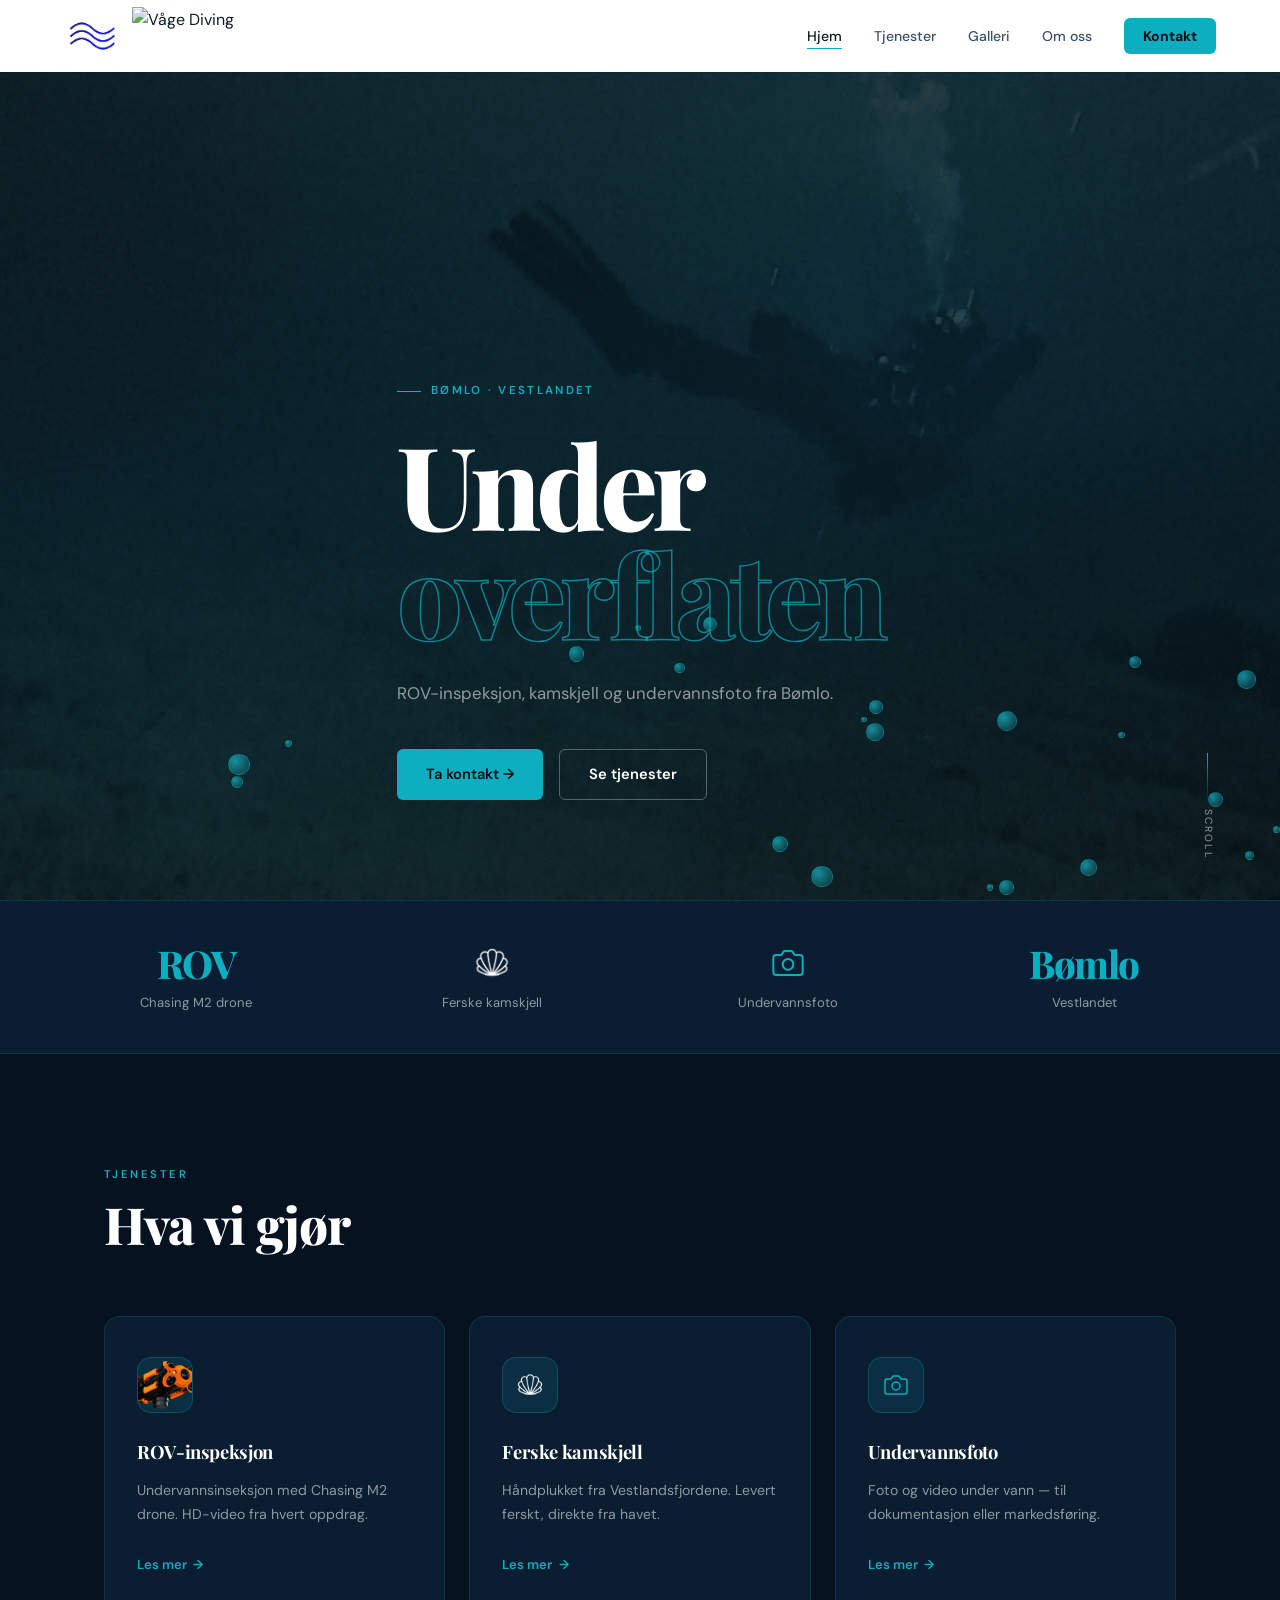
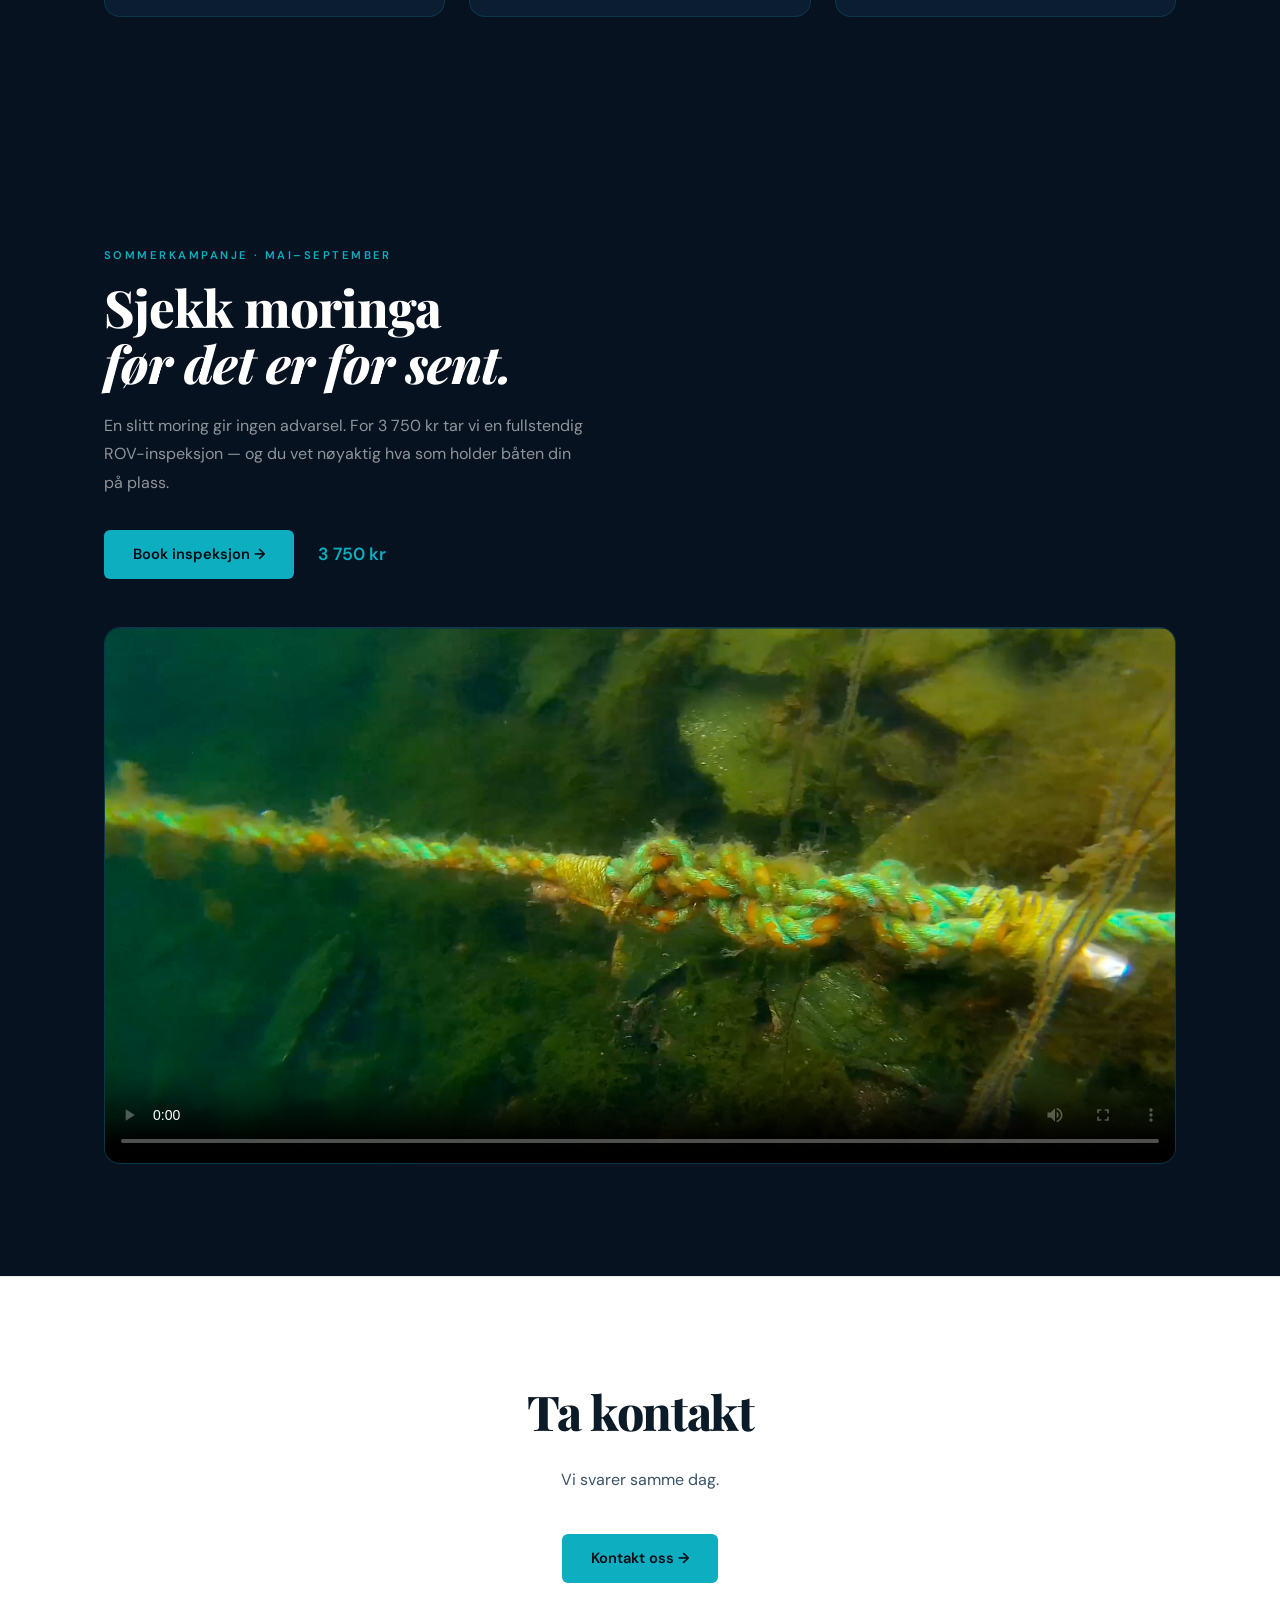
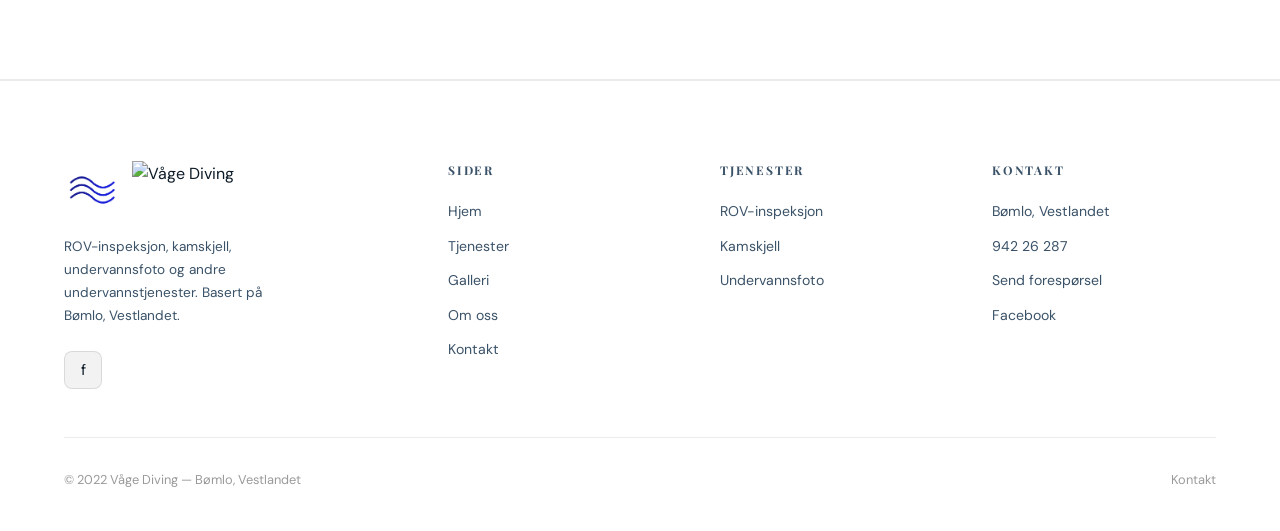
==== index.html @ 3f4f8ce9 "Add files via upload" ====
<!DOCTYPE html>
<html lang="nb">
<head>
  <meta charset="UTF-8" />
  <meta name="viewport" content="width=device-width, initial-scale=1.0" />
  <title>Våge Diving — Bømlo</title>
  <meta name="description" content="ROV-inspeksjon, ferske kamskjell og undervannsfoto fra Bømlo, Vestlandet." />
  <link rel="stylesheet" href="css/style.css" />
</head>
<body>

  <nav class="navbar" id="navbar">
    <a href="index.html" class="logo">
      <div class="logo-icon"><img src="images/bølgedel av logo.png" alt="Våge Diving"></div>
      <img src="images/våge diving tekst logo.png" alt="Våge Diving" class="logo-text-img">
    </a>
    <ul class="nav-links">
      <li><a href="index.html" class="active">Hjem</a></li>
      <li><a href="tjenester.html">Tjenester</a></li>
      <li><a href="galleri.html">Galleri</a></li>
      <li><a href="om-oss.html">Om oss</a></li>
      <li><a href="kontakt.html" class="nav-cta">Kontakt</a></li>
    </ul>
    <button class="hamburger" id="hamburger" aria-label="Meny">
      <span></span><span></span><span></span>
    </button>
  </nav>
  <div class="mobile-menu" id="mobile-menu">
    <a href="index.html">Hjem</a>
    <a href="tjenester.html">Tjenester</a>
    <a href="galleri.html">Galleri</a>
    <a href="om-oss.html">Om oss</a>
    <a href="kontakt.html">Kontakt →</a>
  </div>

  <section class="hero">
    <div class="hero-bg" style="background-image: url('images/flyter i vanne.jpg')"></div>

    <div class="hero-content container">
      <p class="hero-tag">Bømlo · Vestlandet</p>
      <h1>Under<br><em>overflaten</em></h1>
      <p class="hero-sub">ROV-inspeksjon, kamskjell og undervannsfoto fra Bømlo.</p>
      <div class="hero-btns">
        <a href="kontakt.html" class="btn btn-primary">Ta kontakt →</a>
        <a href="tjenester.html" class="btn btn-outline">Se tjenester</a>
      </div>
    </div>
    <div class="hero-scroll" onclick="document.getElementById('tjenester').scrollIntoView({behavior:'smooth'})">
      <div class="scroll-line"></div>
      <span>Scroll</span>
    </div>
  </section>

  <div class="stats-strip">
    <div class="stats-inner">
      <div class="stat-item">
        <span class="stat-num">ROV</span>
        <div class="stat-label">Chasing M2 drone</div>
      </div>
      <div class="stat-item">
        <span class="stat-num"><img src="images/Design uten navn (2).png" alt="Kamskjell" style="width:2.6rem;height:2.6rem;object-fit:contain;filter:brightness(0) invert(1);"></span>
        <div class="stat-label">Ferske kamskjell</div>
      </div>
      <div class="stat-item">
        <span class="stat-num">
          <svg xmlns="http://www.w3.org/2000/svg" viewBox="0 0 24 24" fill="none" stroke="currentColor" stroke-width="1.5" stroke-linecap="round" stroke-linejoin="round" width="32" height="32">
            <path d="M23 19a2 2 0 0 1-2 2H3a2 2 0 0 1-2-2V8a2 2 0 0 1 2-2h4l2-3h6l2 3h4a2 2 0 0 1 2 2z"/>
            <circle cx="12" cy="13" r="4"/>
          </svg>
        </span>
        <div class="stat-label">Undervannsfoto</div>
      </div>
      <div class="stat-item">
        <span class="stat-num">Bømlo</span>
        <div class="stat-label">Vestlandet</div>
      </div>
    </div>
  </div>

  <section class="section dark-bg" id="tjenester">
    <div class="container">
      <div class="section-header reveal">
        <p class="label">Tjenester</p>
        <h2 class="section-title">Hva vi gjør</h2>
      </div>
      <div class="services-grid">
        <div class="service-card reveal reveal-delay-1">
          <div class="service-icon" style="padding:0;overflow:hidden;"><img src="images/beste rov bilde.png" alt="Chasing M2 ROV" style="width:100%;height:100%;object-fit:cover;"></div>
          <h3>ROV-inspeksjon</h3>
          <p>Undervannsinseksjon med Chasing M2 drone. HD-video fra hvert oppdrag.</p>
          <a href="tjenester.html#rov" class="service-link">Les mer <span class="arrow">→</span></a>
        </div>
        <div class="service-card reveal reveal-delay-2">
          <div class="service-icon"><img src="images/Design uten navn (2).png" alt="Kamskjell" style="width:2rem;height:2rem;object-fit:contain;filter:brightness(0) invert(1);"></div>
          <h3>Ferske kamskjell</h3>
          <p>Håndplukket fra Vestlandsfjordene. Levert ferskt, direkte fra havet.</p>
          <a href="tjenester.html#kamskjell" class="service-link">Les mer <span class="arrow">→</span></a>
        </div>
        <div class="service-card reveal reveal-delay-3">
          <div class="service-icon">
            <svg xmlns="http://www.w3.org/2000/svg" viewBox="0 0 24 24" fill="none" stroke="var(--teal)" stroke-width="1.5" stroke-linecap="round" stroke-linejoin="round" width="24" height="24">
              <path d="M23 19a2 2 0 0 1-2 2H3a2 2 0 0 1-2-2V8a2 2 0 0 1 2-2h4l2-3h6l2 3h4a2 2 0 0 1 2 2z"/>
              <circle cx="12" cy="13" r="4"/>
            </svg>
          </div>
          <h3>Undervannsfoto</h3>
          <p>Foto og video under vann — til dokumentasjon eller markedsføring.</p>
          <a href="tjenester.html#foto" class="service-link">Les mer <span class="arrow">→</span></a>
        </div>
      </div>
    </div>
  </section>

  <section class="section dark-bg">
    <div class="container">
      <div class="campaign-block reveal">
        <div class="campaign-text">
          <span class="label">Sommerkampanje · Mai–September</span>
          <h2 class="section-title" style="color:var(--white);">Sjekk moringa<br><em>før det er for sent.</em></h2>
          <p style="color:var(--grey); max-width:480px; line-height:1.8;">En slitt moring gir ingen advarsel. For 3 750 kr tar vi en fullstendig ROV-inspeksjon — og du vet nøyaktig hva som holder båten din på plass.</p>
          <div style="display:flex; align-items:center; gap:1.5rem; margin-top:2rem; flex-wrap:wrap;">
            <a href="kontakt.html" class="btn btn-primary">Book inspeksjon →</a>
            <span style="color:var(--teal); font-weight:600; font-size:1.1rem;">3 750 kr</span>
          </div>
        </div>
      </div>
      <div style="margin-top:3rem;" class="reveal">
        <div style="background:var(--navy); border:1px solid var(--border); border-radius:16px; overflow:hidden;">
          <video controls poster="images/Skjermbilde 2026-05-13 kl. 02.36.47.png"
            style="width:100%; display:block; max-height:560px; object-fit:contain; background:#000;">
            <source src="videos/Moringsjekk 1080p.mp4" type="video/mp4">
          </video>
        </div>
      </div>
    </div>
  </section>

  <div class="cta-banner reveal">
    <h2>Ta kontakt</h2>
    <p>Vi svarer samme dag.</p>
    <div class="cta-btns">
      <a href="kontakt.html" class="btn btn-primary">Kontakt oss →</a>
    </div>
  </div>

  <footer>
    <div class="footer-grid">
      <div class="footer-brand">
        <a href="index.html" class="logo">
          <div class="logo-icon"><img src="images/bølgedel av logo.png" alt=""></div>
          <img src="images/våge diving tekst logo.png" alt="Våge Diving" class="logo-text-img">
        </a>
        <p>ROV-inspeksjon, kamskjell, undervannsfoto og andre undervannstjenester. Basert på Bømlo, Vestlandet.</p>
        <div class="footer-social">
          <a href="https://www.facebook.com/profile.php?id=100086006843153" target="_blank" rel="noopener" class="social-btn" title="Facebook">f</a>
        </div>
      </div>
      <div class="footer-col">
        <h4>Sider</h4>
        <ul>
          <li><a href="index.html">Hjem</a></li>
          <li><a href="tjenester.html">Tjenester</a></li>
          <li><a href="galleri.html">Galleri</a></li>
          <li><a href="om-oss.html">Om oss</a></li>
          <li><a href="kontakt.html">Kontakt</a></li>
        </ul>
      </div>
      <div class="footer-col">
        <h4>Tjenester</h4>
        <ul>
          <li><a href="tjenester.html#rov">ROV-inspeksjon</a></li>
          <li><a href="tjenester.html#kamskjell">Kamskjell</a></li>
          <li><a href="tjenester.html#foto">Undervannsfoto</a></li>
        </ul>
      </div>
      <div class="footer-col">
        <h4>Kontakt</h4>
        <ul>
          <li>Bømlo, Vestlandet</li>
          <li><a href="tel:94226287">942 26 287</a></li>
          <li><a href="kontakt.html">Send forespørsel</a></li>
          <li><a href="https://www.facebook.com/profile.php?id=100086006843153" target="_blank" rel="noopener">Facebook</a></li>
        </ul>
      </div>
    </div>
    <div class="footer-bottom">
      <p>© 2022 Våge Diving — Bømlo, Vestlandet</p>
      <a href="kontakt.html">Kontakt</a>
    </div>
  </footer>

  <script src="js/main.js"></script>
</body>
</html>
---- css/style.css ----
@import url('https://fonts.googleapis.com/css2?family=Playfair+Display:ital,wght@0,700;0,800;1,700&family=DM+Sans:ital,opsz,wght@0,9..40,300;0,9..40,400;0,9..40,500;0,9..40,600;1,9..40,400&display=swap');

/* ══════════════════════════════════════
   TOKENS
══════════════════════════════════════ */
:root {
  --deep:        #040C16;
  --dark:        #071220;
  --navy:        #0B1D30;
  --mid:         #112840;
  --teal:        #0CAEC0;
  --teal-bright: #1DD8EC;
  --teal-dim:    rgba(12,174,192,0.12);
  --teal-glow:   rgba(12,174,192,0.35);
  --aqua:        #3FECD8;
  --sand:        #C8925A;
  --sand-light:  #E0AD7A;
  --white:       #FFFFFF;
  --grey:        rgba(255,255,255,0.55);
  --border:      rgba(12,174,192,0.18);
  --light-bg:    #EDF4F8;
  --text-dark:   #0C1B28;
  --text-mid:    #3A5268;
  --nav-h:       72px;
  --ease:        cubic-bezier(0.25, 0.46, 0.45, 0.94);
}

/* ══════════════════════════════════════
   RESET & BASE
══════════════════════════════════════ */
*, *::before, *::after { margin: 0; padding: 0; box-sizing: border-box; }
html { scroll-behavior: smooth; }

body {
  font-family: 'DM Sans', sans-serif;
  background: var(--light-bg);
  color: var(--text-dark);
  line-height: 1.6;
  overflow-x: hidden;
}

h1, h2, h3, h4, .logo-text { font-family: 'Playfair Display', serif; }

a { text-decoration: none; color: inherit; }
img { display: block; max-width: 100%; }
ul { list-style: none; }

.container {
  max-width: 1200px;
  margin: 0 auto;
  padding: 0 5%;
}

/* ══════════════════════════════════════
   SCROLLBAR
══════════════════════════════════════ */
::-webkit-scrollbar { width: 6px; }
::-webkit-scrollbar-track { background: var(--dark); }
::-webkit-scrollbar-thumb { background: var(--teal); border-radius: 3px; }

/* ══════════════════════════════════════
   TYPOGRAPHY
══════════════════════════════════════ */
.label {
  font-size: 0.7rem;
  font-weight: 600;
  letter-spacing: 0.22em;
  text-transform: uppercase;
  color: var(--teal);
}

.section-title {
  font-size: clamp(2rem, 4vw, 3.2rem);
  font-weight: 800;
  line-height: 1.1;
  letter-spacing: -0.02em;
  color: var(--text-dark);
  margin: 0.75rem 0 1.25rem;
}
.section.dark-bg .section-title,
.section.navy-bg .section-title { color: var(--white); }

.section-sub {
  font-size: 1rem;
  color: var(--text-mid);
  line-height: 1.75;
  max-width: 540px;
}
.section.dark-bg .section-sub,
.section.navy-bg .section-sub { color: var(--grey); }

/* ══════════════════════════════════════
   BUTTONS
══════════════════════════════════════ */
.btn {
  display: inline-flex;
  align-items: center;
  gap: 0.5rem;
  padding: 0.8rem 1.8rem;
  border-radius: 6px;
  font-family: 'DM Sans', sans-serif;
  font-size: 0.92rem;
  font-weight: 600;
  cursor: pointer;
  border: none;
  transition: all 0.25s var(--ease);
  white-space: nowrap;
}
.btn-primary {
  background: var(--teal);
  color: var(--deep);
}
.btn-primary:hover {
  background: var(--teal-bright);
  transform: translateY(-2px);
  box-shadow: 0 8px 30px var(--teal-glow);
}
.btn-outline {
  background: transparent;
  border: 1.5px solid rgba(255,255,255,0.3);
  color: var(--white);
}
.btn-outline:hover {
  border-color: var(--teal);
  color: var(--teal);
  background: var(--teal-dim);
}
.btn-sand {
  background: var(--sand);
  color: var(--white);
}
.btn-sand:hover {
  background: var(--sand-light);
  transform: translateY(-2px);
  box-shadow: 0 8px 24px rgba(200,146,90,0.4);
}

/* ══════════════════════════════════════
   NAVBAR
══════════════════════════════════════ */
.navbar {
  position: fixed;
  top: 0; left: 0; right: 0;
  z-index: 500;
  height: var(--nav-h);
  display: flex;
  align-items: center;
  justify-content: space-between;
  padding: 0 5%;
  background: var(--white);
  box-shadow: 0 1px 0 rgba(0,0,0,0.08);
  transition: background 0.4s, box-shadow 0.4s;
}
.navbar.scrolled {
  background: var(--white);
  box-shadow: 0 2px 16px rgba(0,0,0,0.10);
}

.logo {
  display: flex;
  align-items: center;
  gap: 0.6rem;
}
.logo-icon {
  width: 58px; height: 58px;
  background: transparent;
  border-radius: 0;
  display: flex; align-items: center; justify-content: center;
  font-size: 1.1rem;
  transition: transform 0.3s;
  overflow: hidden;
}
.logo-icon img {
  width: 100%; height: 100%;
  object-fit: contain;
  padding: 4px;
}
.logo-text-img {
  height: 58px;
  width: auto;
  display: block;
}
.logo:hover .logo-icon { transform: rotate(-10deg) scale(1.05); }
.logo-text {
  font-size: 1.1rem;
  font-weight: 800;
  letter-spacing: -0.02em;
}
.logo-text span { color: var(--teal); }

.nav-links {
  display: flex;
  align-items: center;
  gap: 2rem;
}
.nav-links a {
  font-size: 0.88rem;
  font-weight: 500;
  color: var(--text-mid);
  transition: color 0.2s;
  position: relative;
}
.nav-links a::after {
  content: '';
  position: absolute;
  bottom: -4px; left: 0; right: 0;
  height: 1.5px;
  background: var(--teal);
  transform: scaleX(0);
  transform-origin: left;
  transition: transform 0.3s var(--ease);
}
.nav-links a:hover, .nav-links a.active { color: var(--text-dark); }
.nav-links a:hover::after, .nav-links a.active::after { transform: scaleX(1); }

.nav-cta {
  background: var(--teal) !important;
  color: var(--deep) !important;
  padding: 0.55rem 1.2rem;
  border-radius: 6px;
  font-weight: 700 !important;
}
.nav-cta::after { display: none !important; }
.nav-cta:hover { background: var(--teal-bright) !important; }

.hamburger {
  display: none;
  flex-direction: column;
  gap: 5px;
  cursor: pointer;
  background: none;
  border: none;
  padding: 6px;
}
.hamburger span {
  display: block; width: 22px; height: 2px;
  background: var(--text-dark); border-radius: 2px;
  transition: all 0.3s;
}
.hamburger.open span:nth-child(1) { transform: translateY(7px) rotate(45deg); }
.hamburger.open span:nth-child(2) { opacity: 0; }
.hamburger.open span:nth-child(3) { transform: translateY(-7px) rotate(-45deg); }

.mobile-menu {
  display: none;
  position: fixed;
  top: var(--nav-h); left: 0; right: 0;
  background: var(--white);
  padding: 1.5rem 5%;
  flex-direction: column;
  gap: 0.25rem;
  z-index: 499;
  border-bottom: 1px solid rgba(0,0,0,0.08);
  box-shadow: 0 8px 24px rgba(0,0,0,0.08);
}
.mobile-menu.open { display: flex; }
.mobile-menu a {
  color: var(--text-mid);
  font-size: 1rem;
  font-weight: 500;
  padding: 0.85rem 0;
  border-bottom: 1px solid rgba(0,0,0,0.06);
  display: block;
  transition: color 0.2s;
}
.mobile-menu a:last-child { border: none; color: var(--teal); font-weight: 600; }
.mobile-menu a:hover { color: var(--text-dark); }

/* ══════════════════════════════════════
   HERO
══════════════════════════════════════ */
.hero {
  position: relative;
  min-height: 100vh;
  display: flex;
  flex-direction: column;
  justify-content: flex-end;
  padding: calc(var(--nav-h) + 60px) 5% 100px;
  background:
    radial-gradient(ellipse at 70% 30%, rgba(12,174,192,0.08) 0%, transparent 60%),
    radial-gradient(ellipse at 20% 80%, rgba(12,174,192,0.05) 0%, transparent 50%),
    linear-gradient(175deg, #04090F 0%, #071520 50%, #04090F 100%);
  overflow: hidden;
}

/* Bubbles */
.bubble {
  position: absolute;
  border-radius: 50%;
  background: radial-gradient(circle at 30% 30%, rgba(29,216,236,0.6), rgba(12,174,192,0.1));
  border: 1px solid rgba(12,174,192,0.3);
  animation: bubbleRise linear infinite;
  pointer-events: none;
}
@keyframes bubbleRise {
  0%   { transform: translateY(0) translateX(0); opacity: 0; }
  10%  { opacity: 0.8; }
  90%  { opacity: 0.5; }
  100% { transform: translateY(-110vh) translateX(30px); opacity: 0; }
}

.hero-depth-line {
  position: absolute;
  left: 0; right: 0;
  height: 1px;
  background: linear-gradient(90deg, transparent, rgba(12,174,192,0.3), transparent);
  pointer-events: none;
}

.hero-content { position: relative; z-index: 1; }

.hero-tag {
  display: inline-flex;
  align-items: center;
  gap: 0.6rem;
  font-size: 0.72rem;
  font-weight: 600;
  letter-spacing: 0.2em;
  text-transform: uppercase;
  color: var(--teal);
  margin-bottom: 1.75rem;
}
.hero-tag::before {
  content: '';
  display: block;
  width: 24px; height: 1.5px;
  background: var(--teal);
}

.hero h1 {
  font-size: clamp(3.5rem, 9vw, 7.5rem);
  font-weight: 800;
  line-height: 0.95;
  letter-spacing: -0.045em;
  color: var(--white);
  margin-bottom: 2rem;
  max-width: 750px;
}
.hero h1 em {
  font-style: normal;
  color: transparent;
  -webkit-text-stroke: 1.5px rgba(12,174,192,0.7);
}

.hero-sub {
  font-size: 1.05rem;
  color: var(--grey);
  line-height: 1.75;
  max-width: 480px;
  margin-bottom: 2.5rem;
}

.hero-btns { display: flex; gap: 1rem; flex-wrap: wrap; }

.hero-scroll {
  position: absolute;
  bottom: 2.5rem;
  right: 5%;
  display: flex;
  flex-direction: column;
  align-items: center;
  gap: 0.5rem;
  cursor: pointer;
  z-index: 1;
}
.hero-scroll span {
  font-size: 0.65rem;
  letter-spacing: 0.2em;
  text-transform: uppercase;
  color: var(--grey);
  writing-mode: vertical-rl;
}
.scroll-line {
  width: 1.5px;
  height: 48px;
  background: linear-gradient(to bottom, var(--teal), transparent);
  animation: scrollPulse 2s ease infinite;
}
@keyframes scrollPulse {
  0%, 100% { opacity: 0.4; transform: scaleY(1); }
  50% { opacity: 1; transform: scaleY(0.7); }
}

/* ══════════════════════════════════════
   WAVE DIVIDER
══════════════════════════════════════ */
.wave {
  display: block;
  width: 100%;
  overflow: hidden;
  line-height: 0;
  margin-bottom: -1px;
}
.wave svg { display: block; width: 100%; }

/* ══════════════════════════════════════
   STATS STRIP
══════════════════════════════════════ */
.stats-strip {
  background: var(--navy);
  border-top: 1px solid var(--border);
  border-bottom: 1px solid var(--border);
  padding: 2.5rem 5%;
}
.stats-inner {
  max-width: 1200px;
  margin: 0 auto;
  display: grid;
  grid-template-columns: repeat(4, 1fr);
  gap: 2rem;
}
.stat-item { text-align: center; }
.stat-num {
  font-family: 'Playfair Display', serif;
  font-size: 2.4rem;
  font-weight: 800;
  color: var(--teal);
  letter-spacing: -0.04em;
  line-height: 1;
  display: flex;
  align-items: center;
  justify-content: center;
  height: 2.8rem;
}
.stat-label {
  font-size: 0.82rem;
  color: var(--grey);
  margin-top: 0.4rem;
}

/* ══════════════════════════════════════
   SECTION BASE
══════════════════════════════════════ */
.section {
  padding: 7rem 0;
  position: relative;
}
.section.dark-bg  { background: var(--dark); }
.section.navy-bg  { background: var(--navy); }
.section.mid-bg   { background: var(--mid); }

.section-header { margin-bottom: 4rem; }
.section-header.center { text-align: center; }
.section-header.center .section-sub {
  margin-left: auto;
  margin-right: auto;
}

/* ══════════════════════════════════════
   SERVICE CARDS (index preview + tjenester)
══════════════════════════════════════ */
.services-grid {
  display: grid;
  grid-template-columns: repeat(3, 1fr);
  gap: 1.5rem;
}
.service-card {
  background: var(--navy);
  border: 1px solid var(--border);
  border-radius: 16px;
  padding: 2.5rem 2rem;
  transition: transform 0.3s var(--ease), box-shadow 0.3s, border-color 0.3s;
  position: relative;
  overflow: hidden;
}
.service-card::before {
  content: '';
  position: absolute;
  top: 0; left: 0; right: 0;
  height: 2px;
  background: linear-gradient(90deg, transparent, var(--teal), transparent);
  opacity: 0;
  transition: opacity 0.3s;
}
.service-card:hover {
  transform: translateY(-6px);
  box-shadow: 0 20px 60px rgba(0,0,0,0.4), 0 0 0 1px var(--teal-glow);
  border-color: rgba(12,174,192,0.4);
}
.service-card:hover::before { opacity: 1; }

.service-icon {
  width: 56px; height: 56px;
  background: var(--teal-dim);
  border: 1px solid rgba(12,174,192,0.25);
  border-radius: 14px;
  display: flex; align-items: center; justify-content: center;
  font-size: 1.5rem;
  margin-bottom: 1.5rem;
  transition: background 0.3s, transform 0.3s;
}
.service-card:hover .service-icon {
  background: rgba(12,174,192,0.2);
  transform: scale(1.05);
}

.service-card h3 {
  font-family: 'Playfair Display', serif;
  font-size: 1.15rem;
  font-weight: 700;
  color: var(--white);
  margin-bottom: 0.75rem;
  letter-spacing: -0.02em;
}
.service-card p {
  font-size: 0.88rem;
  color: var(--grey);
  line-height: 1.7;
  margin-bottom: 1.5rem;
}
.service-link {
  font-size: 0.82rem;
  font-weight: 600;
  color: var(--teal);
  display: inline-flex;
  align-items: center;
  gap: 0.4rem;
  transition: gap 0.2s;
}
.service-link:hover { gap: 0.7rem; }
.service-link .arrow { transition: transform 0.2s; }
.service-link:hover .arrow { transform: translateX(3px); }

/* ══════════════════════════════════════
   FEATURE SECTION (Kamskjell spotlight)
══════════════════════════════════════ */
.feature-split {
  display: grid;
  grid-template-columns: 1fr 1fr;
  gap: 5rem;
  align-items: center;
}
.campaign-block {
  display: flex;
  align-items: flex-start;
}
.campaign-text { max-width: 640px; }
.feature-visual {
  position: relative;
  border-radius: 20px;
  overflow: hidden;
  aspect-ratio: 4/3;
}
.feature-visual-bg {
  width: 100%; height: 100%;
  background: radial-gradient(ellipse at 40% 40%, #1A4A35, #0A2820 60%, #050F08);
  display: flex; align-items: center; justify-content: center;
  position: relative;
}
.feature-visual-bg::before {
  content: '';
  position: absolute; inset: 0;
  background:
    radial-gradient(circle at 30% 60%, rgba(63,236,216,0.15) 0%, transparent 50%),
    radial-gradient(circle at 70% 30%, rgba(200,146,90,0.1) 0%, transparent 40%);
}
.scallop-icon {
  font-size: 7rem;
  position: relative;
  z-index: 1;
  filter: drop-shadow(0 0 30px rgba(63,236,216,0.4));
  animation: scallop-float 4s ease-in-out infinite;
}
@keyframes scallop-float {
  0%, 100% { transform: translateY(0) rotate(-5deg); }
  50% { transform: translateY(-15px) rotate(5deg); }
}
.feature-badge {
  position: absolute;
  bottom: 1.5rem; left: 1.5rem;
  background: rgba(7,18,32,0.85);
  backdrop-filter: blur(10px);
  border: 1px solid var(--border);
  border-radius: 10px;
  padding: 0.75rem 1rem;
  display: flex; align-items: center; gap: 0.6rem;
  font-size: 0.82rem;
  color: var(--teal);
  font-weight: 600;
}

.feature-text .label { margin-bottom: 0.75rem; display: block; }
.feature-text h2 { font-size: clamp(1.8rem, 3.5vw, 2.8rem); }
.feature-text p {
  font-size: 0.95rem;
  color: var(--text-mid);
  line-height: 1.8;
  margin-bottom: 1rem;
}
.feature-bullets { margin: 1.5rem 0 2rem; }
.feature-bullets li {
  display: flex;
  align-items: center;
  gap: 0.75rem;
  font-size: 0.9rem;
  color: var(--text-dark);
  padding: 0.5rem 0;
  border-bottom: 1px solid rgba(255,255,255,0.05);
}
.feature-bullets li { border-bottom-color: rgba(0,0,0,0.06); }
.feature-bullets li::before {
  content: '';
  width: 6px; height: 6px;
  background: var(--teal);
  border-radius: 50%;
  flex-shrink: 0;
}

/* ══════════════════════════════════════
   VALUE CARDS
══════════════════════════════════════ */
.values-grid {
  display: grid;
  grid-template-columns: repeat(3, 1fr);
  gap: 1.5rem;
}
.value-card {
  padding: 2rem;
  border-radius: 14px;
  border: 1px solid rgba(255,255,255,0.06);
  background: rgba(255,255,255,0.03);
  transition: background 0.3s, border-color 0.3s;
}
.value-card:hover {
  background: var(--teal-dim);
  border-color: var(--border);
}
.value-num {
  font-family: 'Playfair Display', serif;
  font-size: 0.7rem;
  font-weight: 700;
  letter-spacing: 0.15em;
  color: var(--teal);
  margin-bottom: 1rem;
}
.value-card h3 {
  font-family: 'Playfair Display', serif;
  font-size: 1rem;
  font-weight: 700;
  color: var(--white);
  margin-bottom: 0.6rem;
}
.value-card p { font-size: 0.87rem; color: var(--grey); line-height: 1.7; }

/* ══════════════════════════════════════
   CTA BANNER
══════════════════════════════════════ */
.cta-banner {
  background: var(--white);
  border-top: 1px solid rgba(0,0,0,0.08);
  border-bottom: 1px solid rgba(0,0,0,0.08);
  padding: 6rem 5%;
  text-align: center;
}
.cta-banner h2 {
  font-size: clamp(2rem, 4vw, 3rem);
  font-weight: 800;
  letter-spacing: -0.03em;
  margin-bottom: 1rem;
  color: var(--text-dark);
}
.cta-banner p {
  font-size: 1rem;
  color: var(--text-mid);
  margin-bottom: 2.5rem;
  max-width: 440px;
  margin-left: auto;
  margin-right: auto;
  line-height: 1.75;
}
.cta-btns { display: flex; gap: 1rem; justify-content: center; flex-wrap: wrap; }

/* ══════════════════════════════════════
   PAGE HERO (inner pages)
══════════════════════════════════════ */
.page-hero {
  min-height: 50vh;
  display: flex;
  align-items: flex-end;
  padding: calc(var(--nav-h) + 80px) 5% 80px;
  background:
    radial-gradient(ellipse at 60% 40%, rgba(12,174,192,0.1) 0%, transparent 60%),
    linear-gradient(175deg, #04090F 0%, #081828 100%);
  position: relative;
  overflow: hidden;
}
.page-hero::after {
  content: '';
  position: absolute;
  bottom: 0; left: 0; right: 0;
  height: 1px;
  background: linear-gradient(90deg, transparent, var(--teal-glow), transparent);
}
.page-hero-grid {
  display: grid;
  grid-template-columns: 1fr auto;
  align-items: flex-end;
  gap: 2rem;
  width: 100%;
  max-width: 1200px;
  margin: 0 auto;
}
.page-hero h1 {
  font-size: clamp(2.5rem, 6vw, 5rem);
  font-weight: 800;
  letter-spacing: -0.04em;
  line-height: 1;
  max-width: 600px;
  color: var(--white);
}
.page-hero p {
  font-size: 1rem;
  color: var(--grey);
  margin-top: 1rem;
  max-width: 480px;
  line-height: 1.75;
}
.page-hero-num {
  font-family: 'Playfair Display', serif;
  font-size: clamp(5rem, 12vw, 10rem);
  font-weight: 800;
  color: rgba(12,174,192,0.06);
  letter-spacing: -0.05em;
  line-height: 1;
  user-select: none;
}

/* ══════════════════════════════════════
   TJENESTER — Full Service Blocks
══════════════════════════════════════ */
.service-block {
  display: grid;
  grid-template-columns: 1fr 1fr;
  gap: 5rem;
  align-items: center;
  padding: 6rem 0;
  border-bottom: 1px solid rgba(255,255,255,0.05);
}
.service-block:last-child { border-bottom: none; }
.service-block.reverse { direction: rtl; }
.service-block.reverse > * { direction: ltr; }

.service-visual {
  border-radius: 20px;
  overflow: hidden;
  aspect-ratio: 4/3;
  position: relative;
}
.sv-rov {
  background: radial-gradient(ellipse at 40% 40%, #0A2A40, #041018);
}
.sv-kamskjell {
  background: radial-gradient(ellipse at 50% 40%, #1A3A28, #050F08);
}
.sv-foto {
  background: radial-gradient(ellipse at 50% 40%, #0F1A35, #040816);
}
.service-visual-inner {
  width: 100%; height: 100%;
  display: flex; align-items: center; justify-content: center;
  font-size: 6rem;
  filter: drop-shadow(0 0 40px rgba(12,174,192,0.3));
  animation: floatVis 5s ease-in-out infinite;
}
@keyframes floatVis {
  0%, 100% { transform: translateY(0); }
  50% { transform: translateY(-12px); }
}
.service-visual-overlay {
  position: absolute; inset: 0;
  background: linear-gradient(to top, rgba(4,12,22,0.6) 0%, transparent 60%);
}
.service-visual-tag {
  position: absolute;
  bottom: 1.5rem; right: 1.5rem;
  background: rgba(7,18,32,0.88);
  backdrop-filter: blur(10px);
  border: 1px solid var(--border);
  border-radius: 8px;
  padding: 0.6rem 1rem;
  font-size: 0.75rem;
  font-weight: 600;
  color: var(--teal);
  letter-spacing: 0.08em;
}

.service-content .label { display: block; margin-bottom: 0.75rem; }
.service-content h2 {
  font-size: clamp(1.8rem, 3vw, 2.5rem);
  font-weight: 800;
  letter-spacing: -0.03em;
  margin-bottom: 1.25rem;
  color: var(--white);
}
.service-content p {
  font-size: 0.95rem;
  color: var(--grey);
  line-height: 1.8;
  margin-bottom: 1rem;
}

.spec-list { margin: 1.5rem 0; }
.spec-item {
  display: flex;
  align-items: flex-start;
  gap: 1rem;
  padding: 0.8rem 0;
  border-bottom: 1px solid rgba(255,255,255,0.05);
}
.spec-item:last-child { border-bottom: none; }
.spec-dot {
  width: 24px; height: 24px;
  background: var(--teal-dim);
  border: 1px solid var(--border);
  border-radius: 6px;
  display: flex; align-items: center; justify-content: center;
  font-size: 0.7rem;
  flex-shrink: 0;
  color: var(--teal);
  margin-top: 1px;
}
.spec-item strong { display: block; font-size: 0.88rem; color: var(--white); margin-bottom: 0.15rem; }
.spec-item span { font-size: 0.82rem; color: var(--grey); line-height: 1.5; }

/* Equipment callout */
.equip-block {
  background: var(--teal-dim);
  border: 1px solid rgba(12,174,192,0.25);
  border-radius: 14px;
  padding: 1.75rem;
  display: flex;
  gap: 1.25rem;
  align-items: flex-start;
  margin-top: 1.5rem;
}
.equip-icon {
  width: 48px; height: 48px;
  background: rgba(12,174,192,0.2);
  border-radius: 10px;
  display: flex; align-items: center; justify-content: center;
  font-size: 1.3rem;
  flex-shrink: 0;
}
.equip-block h4 { font-family: 'Playfair Display', serif; font-size: 0.92rem; font-weight: 700; color: var(--teal); margin-bottom: 0.3rem; }
.equip-block p { font-size: 0.83rem; color: rgba(255,255,255,0.65); line-height: 1.6; }

/* ══════════════════════════════════════
   GALLERY
══════════════════════════════════════ */
.gallery-filters {
  display: flex;
  gap: 0.75rem;
  margin-bottom: 2.5rem;
  flex-wrap: wrap;
}
.filter-btn {
  font-family: 'DM Sans', sans-serif;
  font-size: 0.82rem;
  font-weight: 600;
  padding: 0.5rem 1.2rem;
  border-radius: 40px;
  border: 1.5px solid rgba(255,255,255,0.15);
  background: transparent;
  color: rgba(255,255,255,0.65);
  cursor: pointer;
  transition: all 0.2s;
  letter-spacing: 0.03em;
}
.filter-btn:hover { border-color: var(--teal); color: var(--white); }
.filter-btn.active {
  background: var(--teal);
  border-color: var(--teal);
  color: var(--deep);
}

.gallery-grid {
  display: grid;
  grid-template-columns: repeat(4, 1fr);
  grid-auto-rows: 220px;
  gap: 12px;
}
.gallery-item {
  border-radius: 12px;
  overflow: hidden;
  cursor: pointer;
  position: relative;
  transition: transform 0.3s var(--ease), opacity 0.3s;
}
.gallery-item.span-2 { grid-column: span 2; }
.gallery-item.span-h { grid-row: span 2; }

.gallery-item-inner {
  width: 100%; height: 100%;
  display: flex; align-items: center; justify-content: center;
  font-size: 3rem;
  transition: transform 0.4s var(--ease);
  position: relative;
}
.g-deep-blue    { background: radial-gradient(ellipse at 40% 40%, #0A2A50, #040A14); }
.g-teal-dark    { background: radial-gradient(ellipse at 50% 50%, #083A45, #030C10); }
.g-ocean-green  { background: radial-gradient(ellipse at 40% 60%, #0A3020, #04100A); }
.g-night-blue   { background: radial-gradient(ellipse at 60% 40%, #080D30, #020408); }
.g-ocean-sand   { background: radial-gradient(ellipse at 40% 40%, #3D2010, #120806); }
.g-teal-blue    { background: radial-gradient(ellipse at 50% 40%, #0A2840, #030A14); }
.g-deep-green   { background: radial-gradient(ellipse at 40% 50%, #082818, #030808); }
.g-midnight     { background: radial-gradient(ellipse at 50% 50%, #050B20, #020408); }
.g-warm-deep    { background: radial-gradient(ellipse at 50% 60%, #30180A, #0C0504); }
.g-blue-teal    { background: radial-gradient(ellipse at 40% 40%, #083040, #030C14); }
.g-forest-deep  { background: radial-gradient(ellipse at 50% 40%, #0A2A18, #040A06); }
.g-indigo-deep  { background: radial-gradient(ellipse at 40% 50%, #0C1040, #030410); }

.gallery-item:hover .gallery-item-inner { transform: scale(1.06); }

/* Real photo support — gallery */
.gallery-item img {
  width: 100%; height: 100%;
  object-fit: cover;
  display: block;
  transition: transform 0.4s var(--ease);
}
.gallery-item:hover img { transform: scale(1.06); }

/* Real photo support — service blocks */
.service-visual img {
  width: 100%; height: 100%;
  object-fit: cover;
  display: block;
}

/* Hero background image */
.hero-bg {
  position: absolute;
  inset: 0;
  background-size: cover;
  background-position: center 40%;
  opacity: 0.18;
  z-index: 0;
  filter: saturate(0.6);
}
.gallery-overlay {
  position: absolute; inset: 0;
  background: linear-gradient(to top, rgba(0,0,0,0.7) 0%, transparent 50%);
  opacity: 0;
  transition: opacity 0.3s;
  display: flex; align-items: flex-end; padding: 1.25rem;
}
.gallery-item:hover .gallery-overlay { opacity: 1; }
.gallery-caption {
  font-size: 0.8rem;
  font-weight: 600;
  color: var(--white);
  letter-spacing: 0.05em;
}

/* Lightbox */
.lightbox {
  display: none;
  position: fixed; inset: 0;
  z-index: 1000;
  background: rgba(4,12,22,0.97);
  align-items: center;
  justify-content: center;
  padding: 2rem;
}
.lightbox.open { display: flex; }
.lightbox-inner {
  border-radius: 16px;
  overflow: hidden;
  max-width: 800px;
  width: 100%;
  aspect-ratio: 4/3;
  display: flex; align-items: center; justify-content: center;
  font-size: 8rem;
  position: relative;
}
.lightbox-close {
  position: absolute; top: 1.5rem; right: 1.5rem;
  width: 44px; height: 44px;
  background: rgba(255,255,255,0.1);
  border: 1px solid rgba(255,255,255,0.15);
  border-radius: 50%;
  display: flex; align-items: center; justify-content: center;
  cursor: pointer;
  font-size: 1.1rem;
  color: var(--white);
  transition: background 0.2s;
  z-index: 2;
}
.lightbox-close:hover { background: rgba(255,255,255,0.2); }

.gallery-item.hidden { display: none; }

/* ══════════════════════════════════════
   OM OSS
══════════════════════════════════════ */
.about-split {
  display: grid;
  grid-template-columns: 1fr 1fr;
  gap: 6rem;
  align-items: center;
}
.about-visual {
  border-radius: 20px;
  overflow: hidden;
  aspect-ratio: 3/4;
  background: radial-gradient(ellipse at 50% 40%, #0A2040, #04090F);
  display: flex; align-items: center; justify-content: center;
  font-size: 8rem;
  position: relative;
}
.about-visual-glow {
  position: absolute; inset: 0;
  background: radial-gradient(circle at 50% 50%, rgba(12,174,192,0.12) 0%, transparent 70%);
}

.about-content .label { display: block; margin-bottom: 0.75rem; }
.about-content h2 { color: var(--text-dark); margin-bottom: 1.5rem; }
.about-content p {
  font-size: 0.95rem;
  color: var(--text-mid);
  line-height: 1.8;
  margin-bottom: 1rem;
}

.about-stats {
  display: grid;
  grid-template-columns: repeat(3, 1fr);
  gap: 1rem;
  margin: 2rem 0;
  padding: 2rem 0;
  border-top: 1px solid rgba(255,255,255,0.07);
  border-bottom: 1px solid rgba(255,255,255,0.07);
}
.about-stat-num {
  font-family: 'Playfair Display', serif;
  font-size: 2rem;
  font-weight: 800;
  color: var(--teal);
  letter-spacing: -0.04em;
  line-height: 1;
}
.about-stat-label { font-size: 0.8rem; color: var(--grey); margin-top: 0.3rem; }

.drone-card {
  background: var(--teal-dim);
  border: 1px solid rgba(12,174,192,0.2);
  border-radius: 16px;
  padding: 2rem;
  margin-top: 2rem;
}
.drone-card h4 {
  font-family: 'Playfair Display', serif;
  font-size: 1rem;
  font-weight: 700;
  color: var(--teal);
  margin-bottom: 0.5rem;
}
.drone-card p { font-size: 0.88rem; color: var(--grey); line-height: 1.7; }

.team-section { margin-top: 4rem; }
.team-grid {
  display: grid;
  grid-template-columns: repeat(3, 1fr);
  gap: 1.5rem;
  margin-top: 2.5rem;
}
.team-card {
  background: var(--navy);
  border: 1px solid var(--border);
  border-radius: 16px;
  padding: 2rem;
  text-align: center;
}
.team-avatar {
  width: 72px; height: 72px;
  background: var(--teal-dim);
  border: 2px solid var(--border);
  border-radius: 50%;
  margin: 0 auto 1.25rem;
  display: flex; align-items: center; justify-content: center;
  font-size: 1.8rem;
}
.team-card h3 { font-family: 'Playfair Display', serif; font-size: 1rem; font-weight: 700; margin-bottom: 0.25rem; }
.team-card .role { font-size: 0.82rem; color: var(--teal); margin-bottom: 0.75rem; }
.team-card p { font-size: 0.83rem; color: var(--grey); line-height: 1.65; }

/* ══════════════════════════════════════
   KONTAKT
══════════════════════════════════════ */
.contact-grid {
  display: grid;
  grid-template-columns: 1fr 1.5fr;
  gap: 5rem;
  align-items: start;
}

.contact-info { display: flex; flex-direction: column; gap: 1.5rem; }
.contact-item {
  display: flex;
  gap: 1rem;
  align-items: flex-start;
  padding: 1.5rem;
  background: var(--navy);
  border: 1px solid var(--border);
  border-radius: 14px;
  transition: border-color 0.2s;
}
.contact-item:hover { border-color: rgba(12,174,192,0.4); }
.contact-icon-wrap {
  width: 44px; height: 44px;
  background: var(--teal-dim);
  border-radius: 10px;
  display: flex; align-items: center; justify-content: center;
  font-size: 1.1rem;
  flex-shrink: 0;
}
.contact-item h4 {
  font-family: 'Playfair Display', serif;
  font-size: 0.82rem;
  font-weight: 700;
  color: var(--teal);
  letter-spacing: 0.08em;
  text-transform: uppercase;
  margin-bottom: 0.3rem;
}
.contact-item p { font-size: 0.9rem; color: rgba(255,255,255,0.8); }
.contact-item a { color: rgba(255,255,255,0.8); transition: color 0.2s; }
.contact-item a:hover { color: var(--teal); }

.contact-form-wrap {
  background: var(--navy);
  border: 1px solid var(--border);
  border-radius: 20px;
  padding: 3rem;
}
.contact-form-wrap h3 {
  font-family: 'Playfair Display', serif;
  font-size: 1.4rem;
  font-weight: 700;
  margin-bottom: 0.4rem;
}
.form-desc { font-size: 0.87rem; color: var(--grey); margin-bottom: 2rem; }

.form-row { display: grid; grid-template-columns: 1fr 1fr; gap: 1rem; }
.form-group { margin-bottom: 1.25rem; }
.form-group label {
  display: block;
  font-size: 0.8rem;
  font-weight: 600;
  color: rgba(255,255,255,0.7);
  margin-bottom: 0.45rem;
  letter-spacing: 0.05em;
  text-transform: uppercase;
}
.form-group input,
.form-group select,
.form-group textarea {
  width: 100%;
  padding: 0.85rem 1rem;
  background: rgba(255,255,255,0.04);
  border: 1.5px solid rgba(255,255,255,0.1);
  border-radius: 10px;
  font-family: 'DM Sans', sans-serif;
  font-size: 0.9rem;
  color: var(--white);
  outline: none;
  transition: border-color 0.2s, background 0.2s;
  appearance: none;
}
.form-group input::placeholder,
.form-group textarea::placeholder { color: rgba(255,255,255,0.3); }
.form-group input:focus,
.form-group select:focus,
.form-group textarea:focus {
  border-color: var(--teal);
  background: rgba(12,174,192,0.05);
}
.form-group select {
  background-image: url("data:image/svg+xml,%3Csvg xmlns='http://www.w3.org/2000/svg' width='16' height='16' viewBox='0 0 24 24' fill='none' stroke='rgba(255,255,255,0.4)' stroke-width='2'%3E%3Cpolyline points='6 9 12 15 18 9'/%3E%3C/svg%3E");
  background-repeat: no-repeat;
  background-position: right 1rem center;
  background-color: rgba(255,255,255,0.04);
  padding-right: 2.5rem;
}
.form-group select option { background: var(--navy); }
.form-group textarea { resize: vertical; min-height: 130px; }

.btn-submit {
  width: 100%;
  background: var(--teal);
  color: var(--deep);
  border: none;
  padding: 1rem;
  border-radius: 10px;
  font-family: 'DM Sans', sans-serif;
  font-size: 0.95rem;
  font-weight: 700;
  cursor: pointer;
  transition: background 0.2s, transform 0.15s, box-shadow 0.2s;
  margin-top: 0.5rem;
  letter-spacing: 0.02em;
}
.btn-submit:hover {
  background: var(--teal-bright);
  transform: translateY(-2px);
  box-shadow: 0 8px 30px var(--teal-glow);
}
.form-note { font-size: 0.77rem; color: var(--grey); text-align: center; margin-top: 0.75rem; }

/* ══════════════════════════════════════
   FOOTER
══════════════════════════════════════ */
footer {
  background: var(--white);
  border-top: 1px solid rgba(0,0,0,0.08);
  padding: 5rem 5% 2.5rem;
}
.footer-grid {
  max-width: 1200px;
  margin: 0 auto;
  display: grid;
  grid-template-columns: 1.5fr 1fr 1fr 1fr;
  gap: 3rem;
  padding-bottom: 3rem;
  border-bottom: 1px solid rgba(0,0,0,0.08);
  margin-bottom: 2rem;
}
.footer-brand .logo { margin-bottom: 1rem; }
.footer-brand p { font-size: 0.85rem; color: var(--text-mid); line-height: 1.7; max-width: 240px; }
.footer-social { display: flex; gap: 0.75rem; margin-top: 1.5rem; }
.social-btn {
  width: 38px; height: 38px;
  background: rgba(0,0,0,0.05);
  border: 1px solid rgba(0,0,0,0.1);
  border-radius: 8px;
  display: flex; align-items: center; justify-content: center;
  font-size: 0.95rem;
  color: var(--text-dark);
  transition: all 0.2s;
  cursor: pointer;
}
.social-btn:hover { background: var(--teal-dim); border-color: var(--teal); color: var(--teal); }

.footer-col h4 {
  font-family: 'Playfair Display', serif;
  font-size: 0.75rem;
  font-weight: 700;
  letter-spacing: 0.15em;
  text-transform: uppercase;
  color: var(--text-mid);
  margin-bottom: 1.25rem;
}
.footer-col ul { display: flex; flex-direction: column; gap: 0.75rem; }
.footer-col ul a {
  font-size: 0.88rem;
  color: var(--text-mid);
  transition: color 0.2s;
}
.footer-col ul a:hover { color: var(--teal); }
.footer-col ul li { font-size: 0.88rem; color: var(--text-mid); }

.footer-bottom {
  max-width: 1200px;
  margin: 0 auto;
  display: flex;
  justify-content: space-between;
  align-items: center;
  flex-wrap: wrap;
  gap: 1rem;
}
.footer-bottom p { font-size: 0.8rem; color: rgba(0,0,0,0.4); }
.footer-bottom a { font-size: 0.8rem; color: rgba(0,0,0,0.4); transition: color 0.2s; }
.footer-bottom a:hover { color: var(--teal); }

/* ══════════════════════════════════════
   ANIMATIONS (scroll reveal)
══════════════════════════════════════ */
.reveal {
  opacity: 0;
  transform: translateY(28px);
  transition: opacity 0.7s var(--ease), transform 0.7s var(--ease);
}
.reveal.revealed {
  opacity: 1;
  transform: translateY(0);
}
.reveal-delay-1 { transition-delay: 0.1s; }
.reveal-delay-2 { transition-delay: 0.2s; }
.reveal-delay-3 { transition-delay: 0.3s; }
.reveal-delay-4 { transition-delay: 0.4s; }

/* ══════════════════════════════════════
   RESPONSIVE
══════════════════════════════════════ */
@media (max-width: 1024px) {
  .services-grid      { grid-template-columns: 1fr 1fr; }
  .service-block      { grid-template-columns: 1fr; gap: 3rem; direction: ltr; }
  .service-block.reverse { direction: ltr; }
  .feature-split      { grid-template-columns: 1fr; gap: 3rem; }
  .about-split        { grid-template-columns: 1fr; gap: 3rem; }
  .about-visual       { aspect-ratio: 16/9; }
  .contact-grid       { grid-template-columns: 1fr; gap: 3rem; }
  .footer-grid        { grid-template-columns: 1fr 1fr; gap: 2rem; }
  .gallery-grid       { grid-template-columns: repeat(3, 1fr); }
  .team-grid          { grid-template-columns: 1fr 1fr; }
}

@media (max-width: 768px) {
  .nav-links { display: none; }
  .hamburger { display: flex; }

  .hero h1 { font-size: clamp(3rem, 12vw, 5rem); }
  .hero-scroll { display: none; }

  .stats-inner { grid-template-columns: repeat(2, 1fr); }
  .services-grid { grid-template-columns: 1fr; }
  .values-grid { grid-template-columns: 1fr; }
  .gallery-grid { grid-template-columns: repeat(2, 1fr); }
  .gallery-item.span-2 { grid-column: span 1; }
  .team-grid { grid-template-columns: 1fr; }
  .form-row { grid-template-columns: 1fr; }

  .contact-form-wrap { padding: 2rem; }
  .footer-grid { grid-template-columns: 1fr; }

  .page-hero-grid { grid-template-columns: 1fr; }
  .page-hero-num { display: none; }
}

@media (max-width: 480px) {
  .section { padding: 4.5rem 0; }
  .stats-inner { grid-template-columns: repeat(2, 1fr); gap: 1.25rem; }
  .gallery-grid { grid-template-columns: repeat(2, 1fr); grid-auto-rows: 160px; }
  .hero-btns { flex-direction: column; }
  .hero-btns .btn { text-align: center; justify-content: center; }
}

/* ══════════════════════════════════════
   LOGO WATERMARK BRANDING
══════════════════════════════════════ */
.logo-watermark {
  position: absolute;
  pointer-events: none;
  user-select: none;
  z-index: 0;
}
.hero-wm {
  right: 3%;
  top: 50%;
  transform: translateY(-50%);
  width: min(380px, 38vw);
  opacity: 0.05;
  filter: brightness(0) invert(1);
}
.section-wm {
  right: 5%;
  top: 50%;
  transform: translateY(-50%);
  width: min(260px, 25vw);
  opacity: 0.04;
}
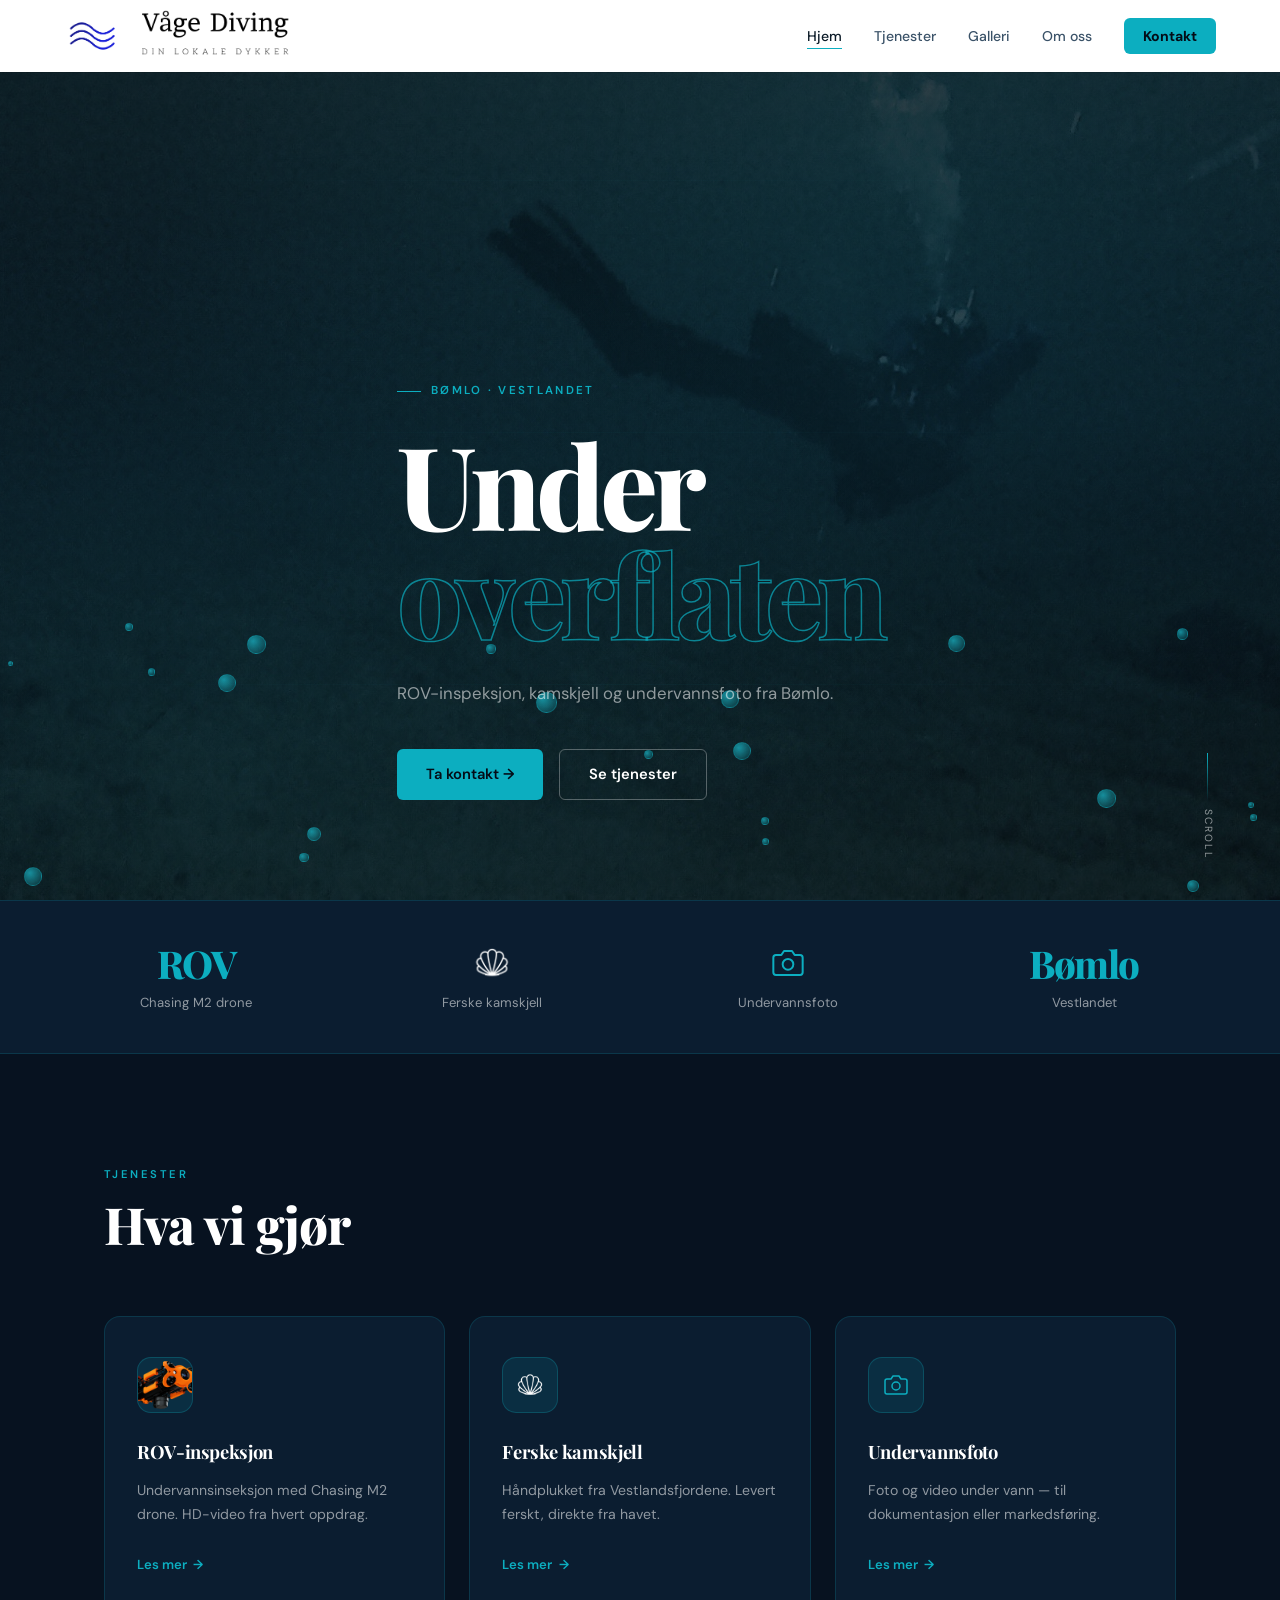
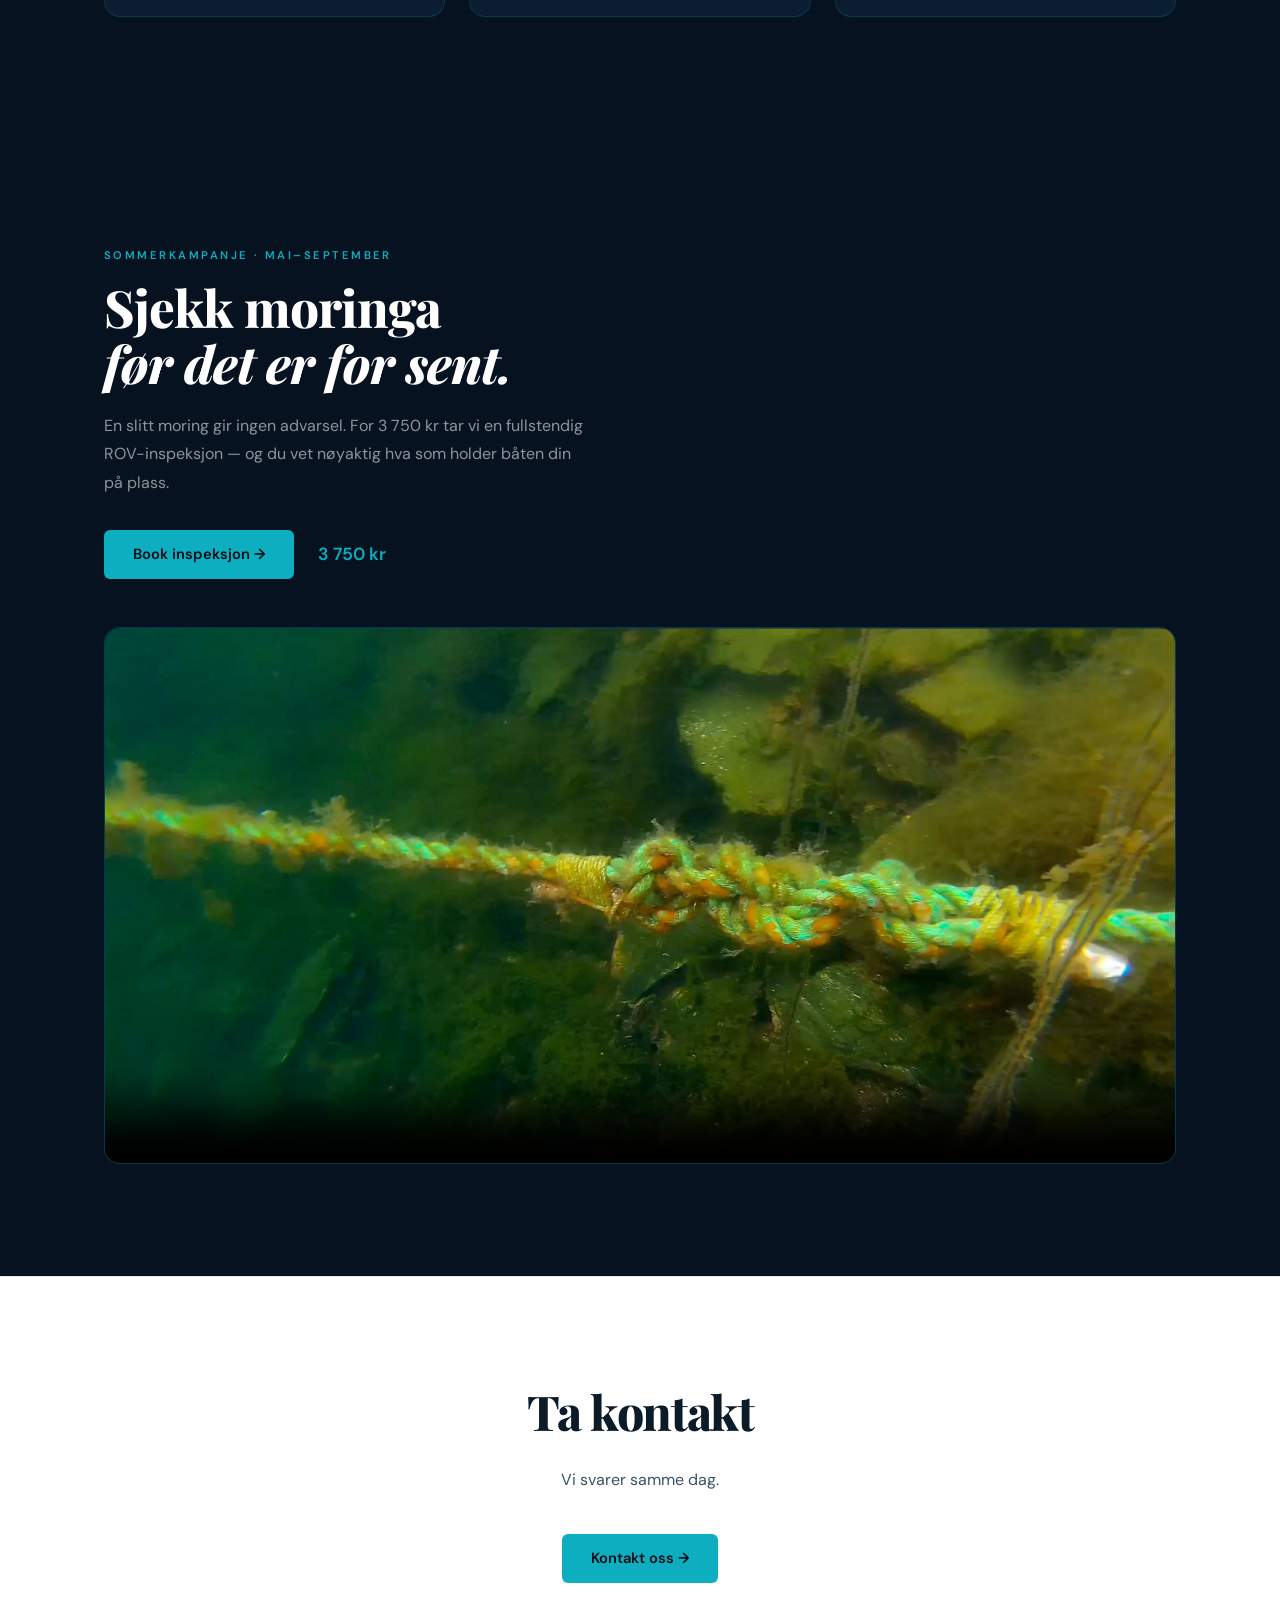
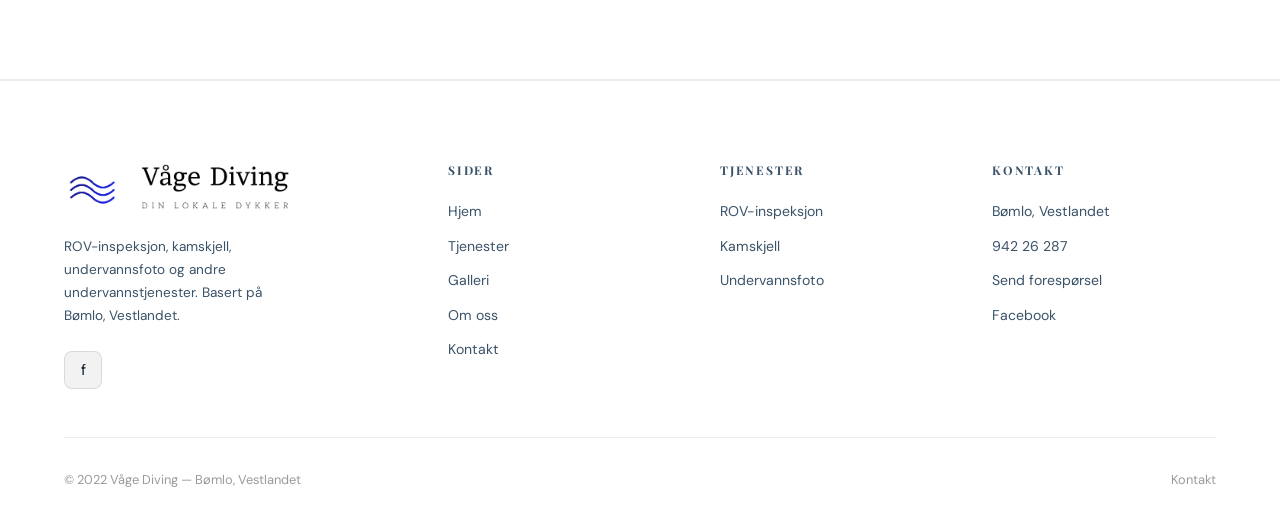
==== commit cb429aa2: "Add files via upload" ====
--- a/index.html
+++ b/index.html
@@ -11,8 +11,8 @@
 
   <nav class="navbar" id="navbar">
     <a href="index.html" class="logo">
-      <div class="logo-icon"><img src="images/bølgedel av logo.png" alt="Våge Diving"></div>
-      <img src="images/våge diving tekst logo.png" alt="Våge Diving" class="logo-text-img">
+      <div class="logo-icon"><img src="images/bolgedel-av-logo.png" alt="Våge Diving"></div>
+      <img src="images/vage-diving-tekst-logo.png" alt="Våge Diving" class="logo-text-img">
     </a>
     <ul class="nav-links">
       <li><a href="index.html" class="active">Hjem</a></li>
@@ -147,8 +147,8 @@
     <div class="footer-grid">
       <div class="footer-brand">
         <a href="index.html" class="logo">
-          <div class="logo-icon"><img src="images/bølgedel av logo.png" alt=""></div>
-          <img src="images/våge diving tekst logo.png" alt="Våge Diving" class="logo-text-img">
+          <div class="logo-icon"><img src="images/bolgedel-av-logo.png" alt=""></div>
+          <img src="images/vage-diving-tekst-logo.png" alt="Våge Diving" class="logo-text-img">
         </a>
         <p>ROV-inspeksjon, kamskjell, undervannsfoto og andre undervannstjenester. Basert på Bømlo, Vestlandet.</p>
         <div class="footer-social">
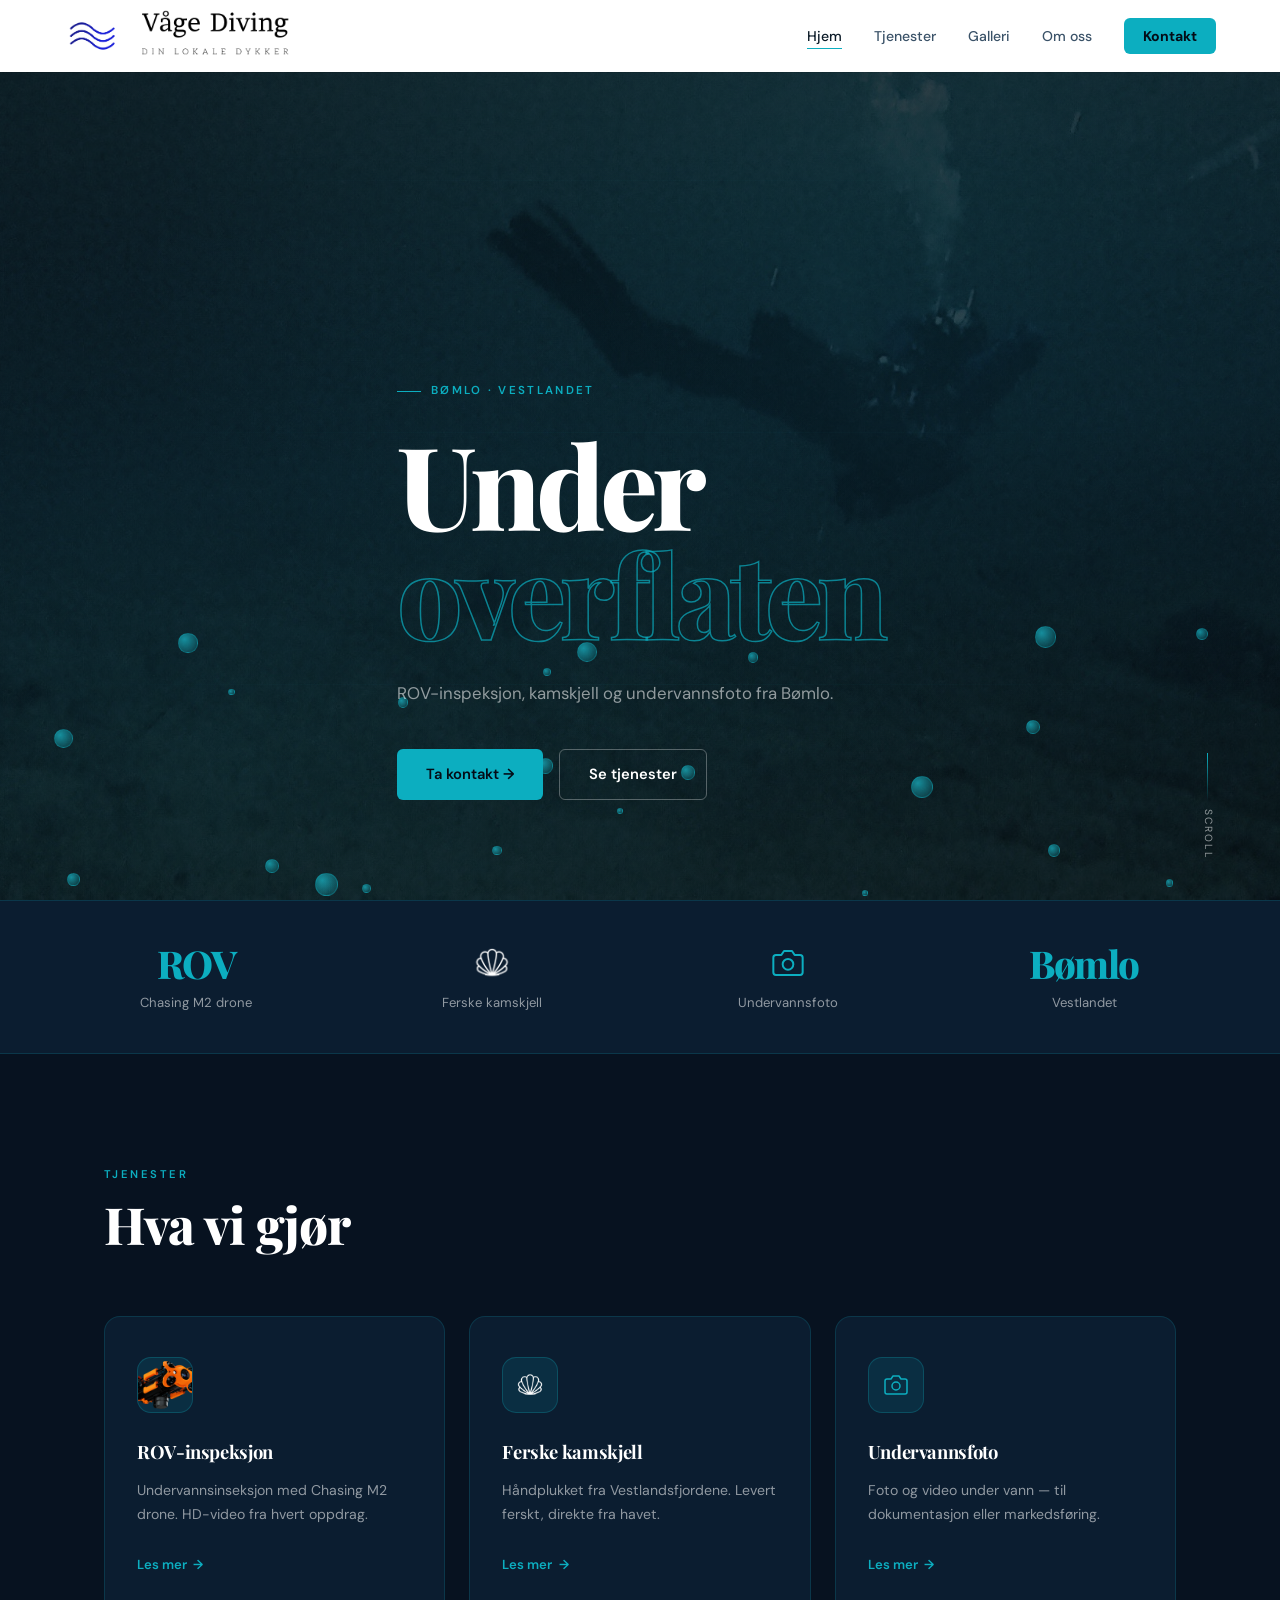
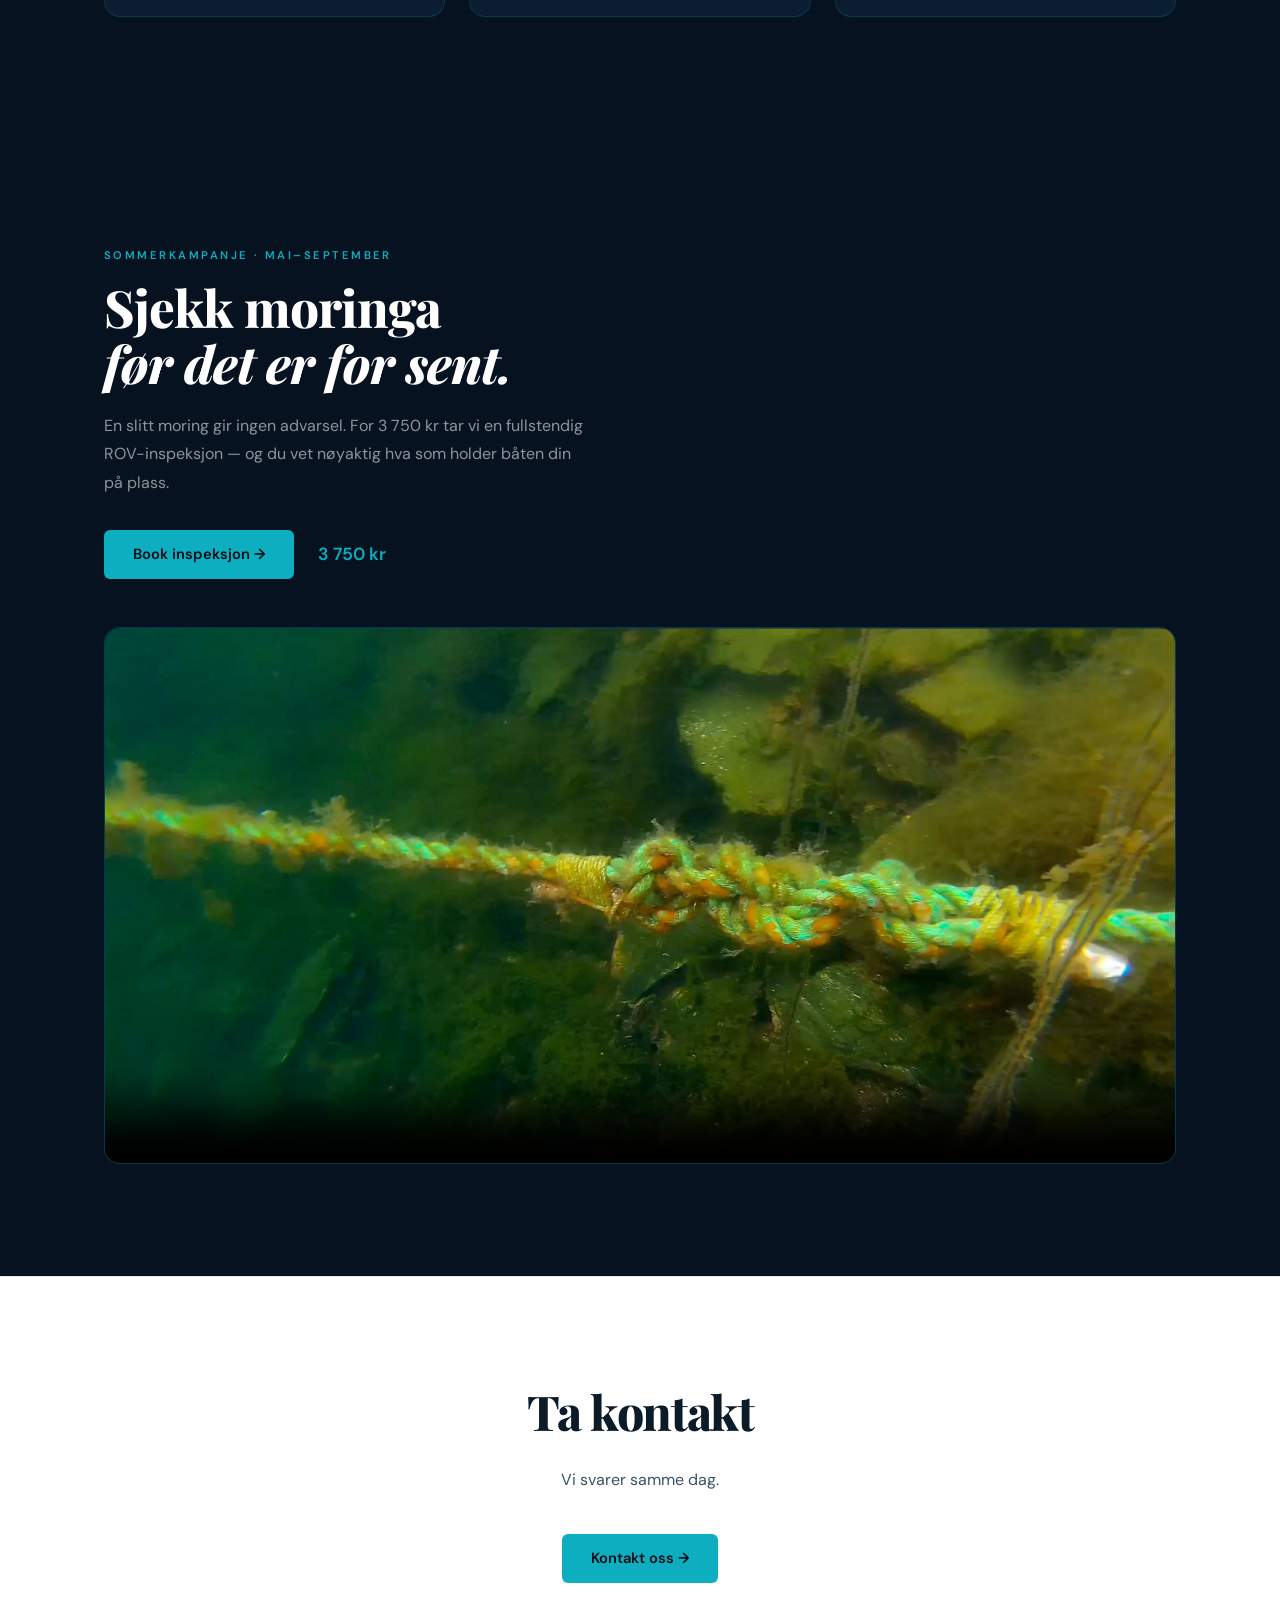
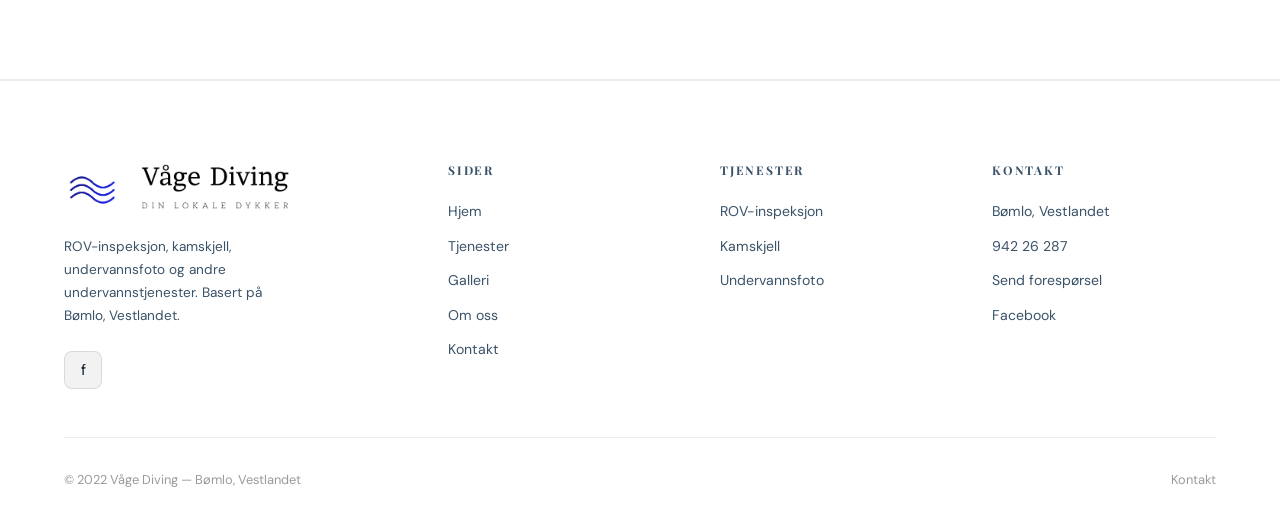
==== commit 4686f0bb: "Add files via upload" ====
--- a/index.html
+++ b/index.html
@@ -128,7 +128,7 @@
         <div style="background:var(--navy); border:1px solid var(--border); border-radius:16px; overflow:hidden;">
           <video controls poster="images/Skjermbilde 2026-05-13 kl. 02.36.47.png"
             style="width:100%; display:block; max-height:560px; object-fit:contain; background:#000;">
-            <source src="videos/Moringsjekk 1080p.mp4" type="video/mp4">
+            <source src="videos/moringsjekk-480p.mp4" type="video/mp4">
           </video>
         </div>
       </div>
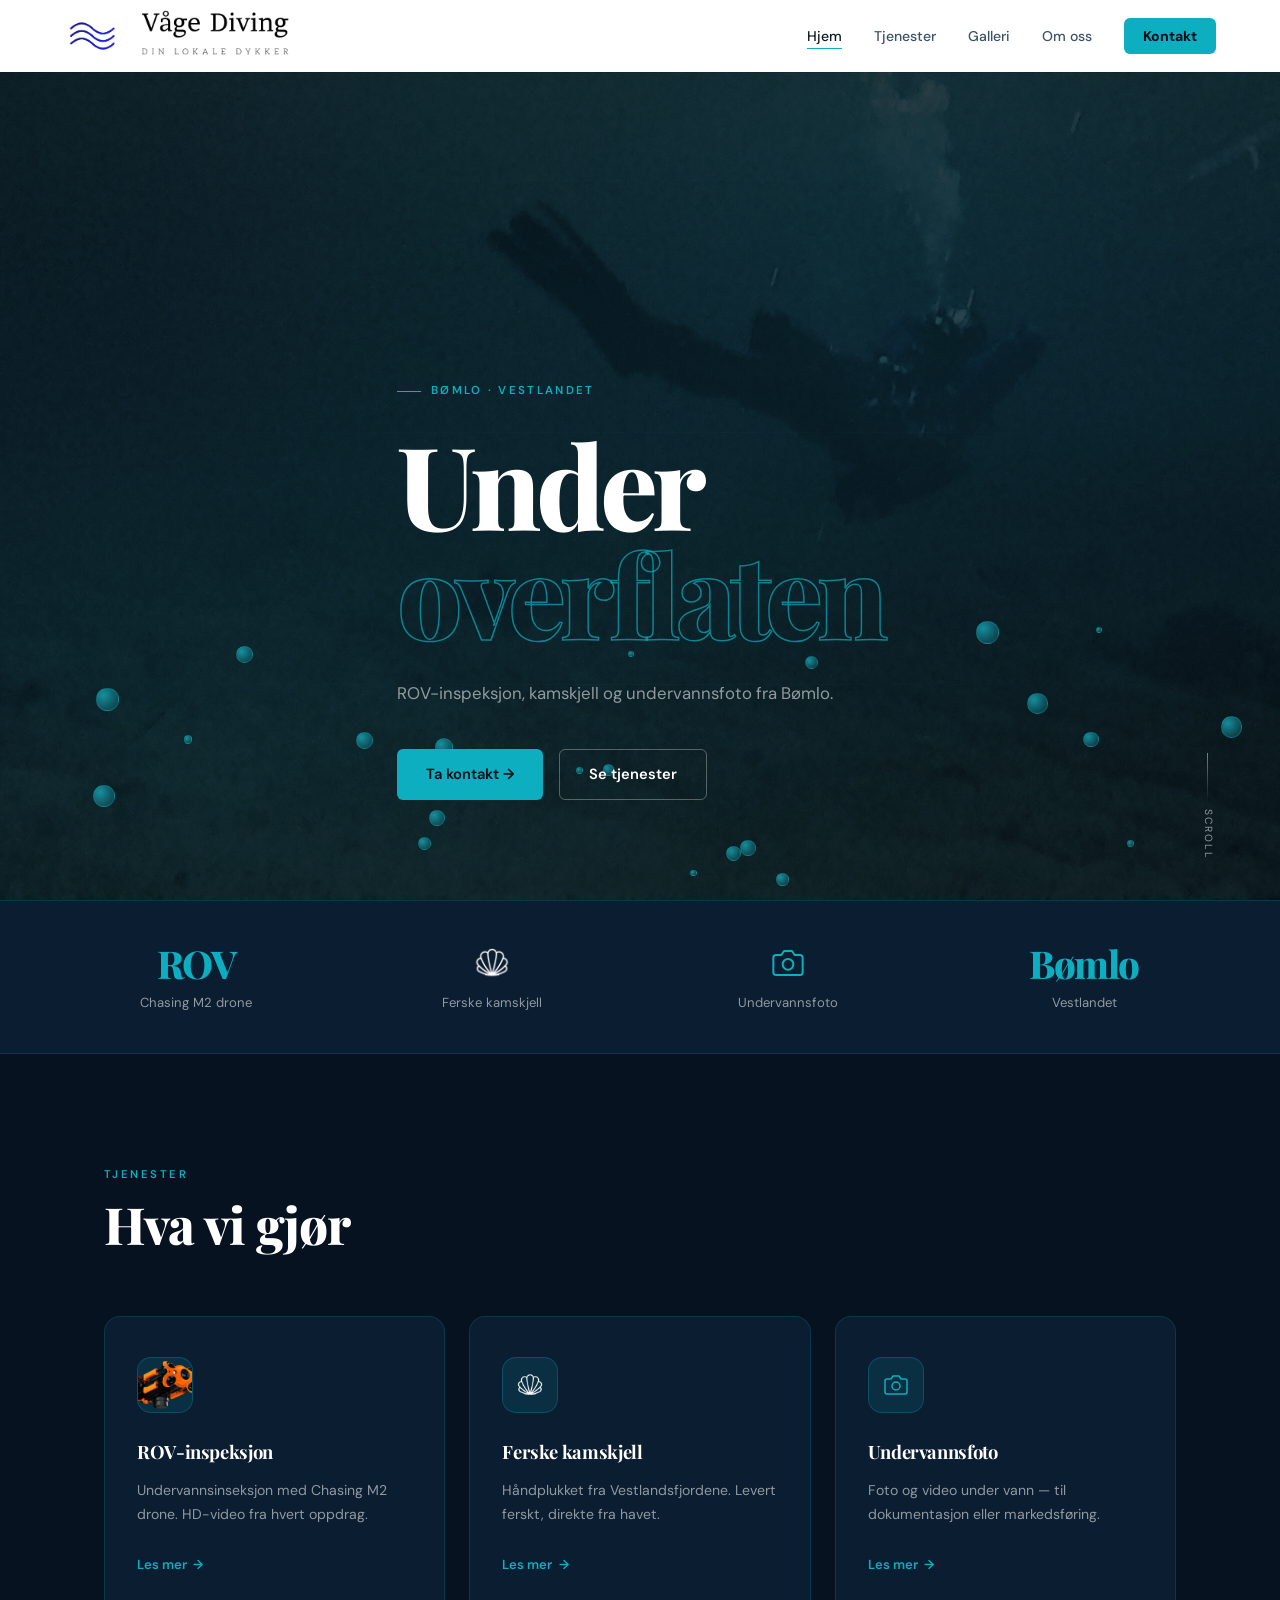
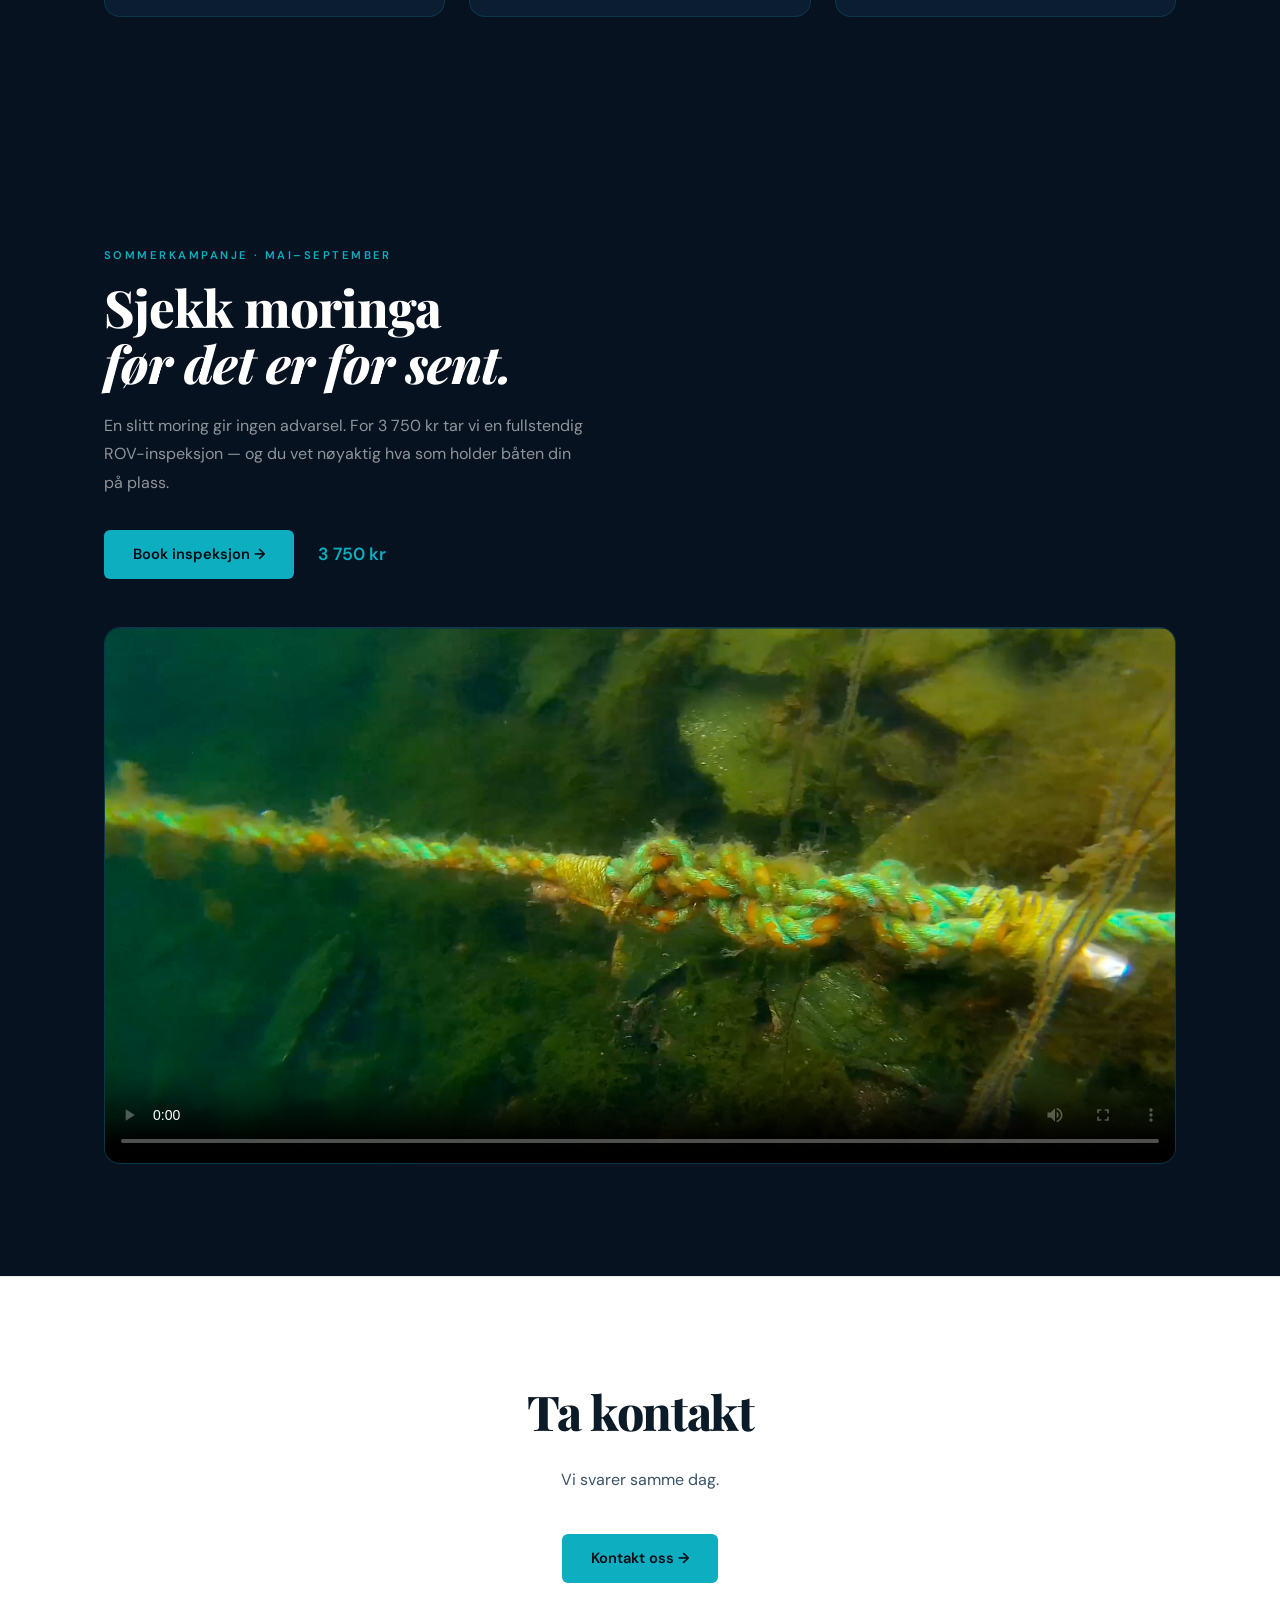
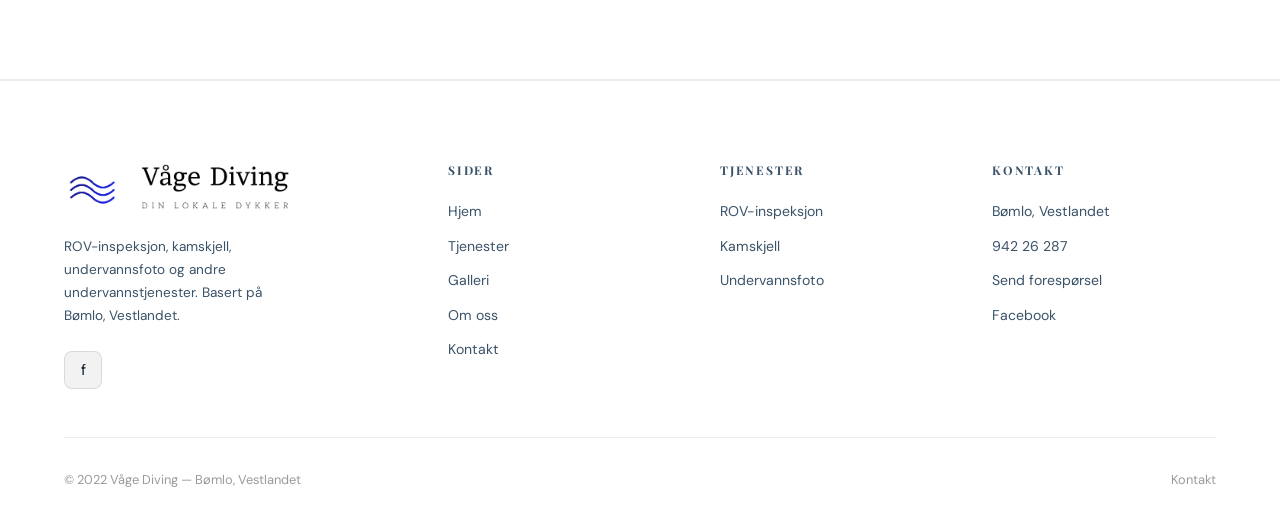
==== commit 09f4bd5f: "Add files via upload" ====
--- a/index.html
+++ b/index.html
@@ -5,6 +5,7 @@
   <meta name="viewport" content="width=device-width, initial-scale=1.0" />
   <title>Våge Diving — Bømlo</title>
   <meta name="description" content="ROV-inspeksjon, ferske kamskjell og undervannsfoto fra Bømlo, Vestlandet." />
+  <link rel="icon" type="image/png" href="images/bolgedel-av-logo.png">
   <link rel="stylesheet" href="css/style.css" />
 </head>
 <body>
